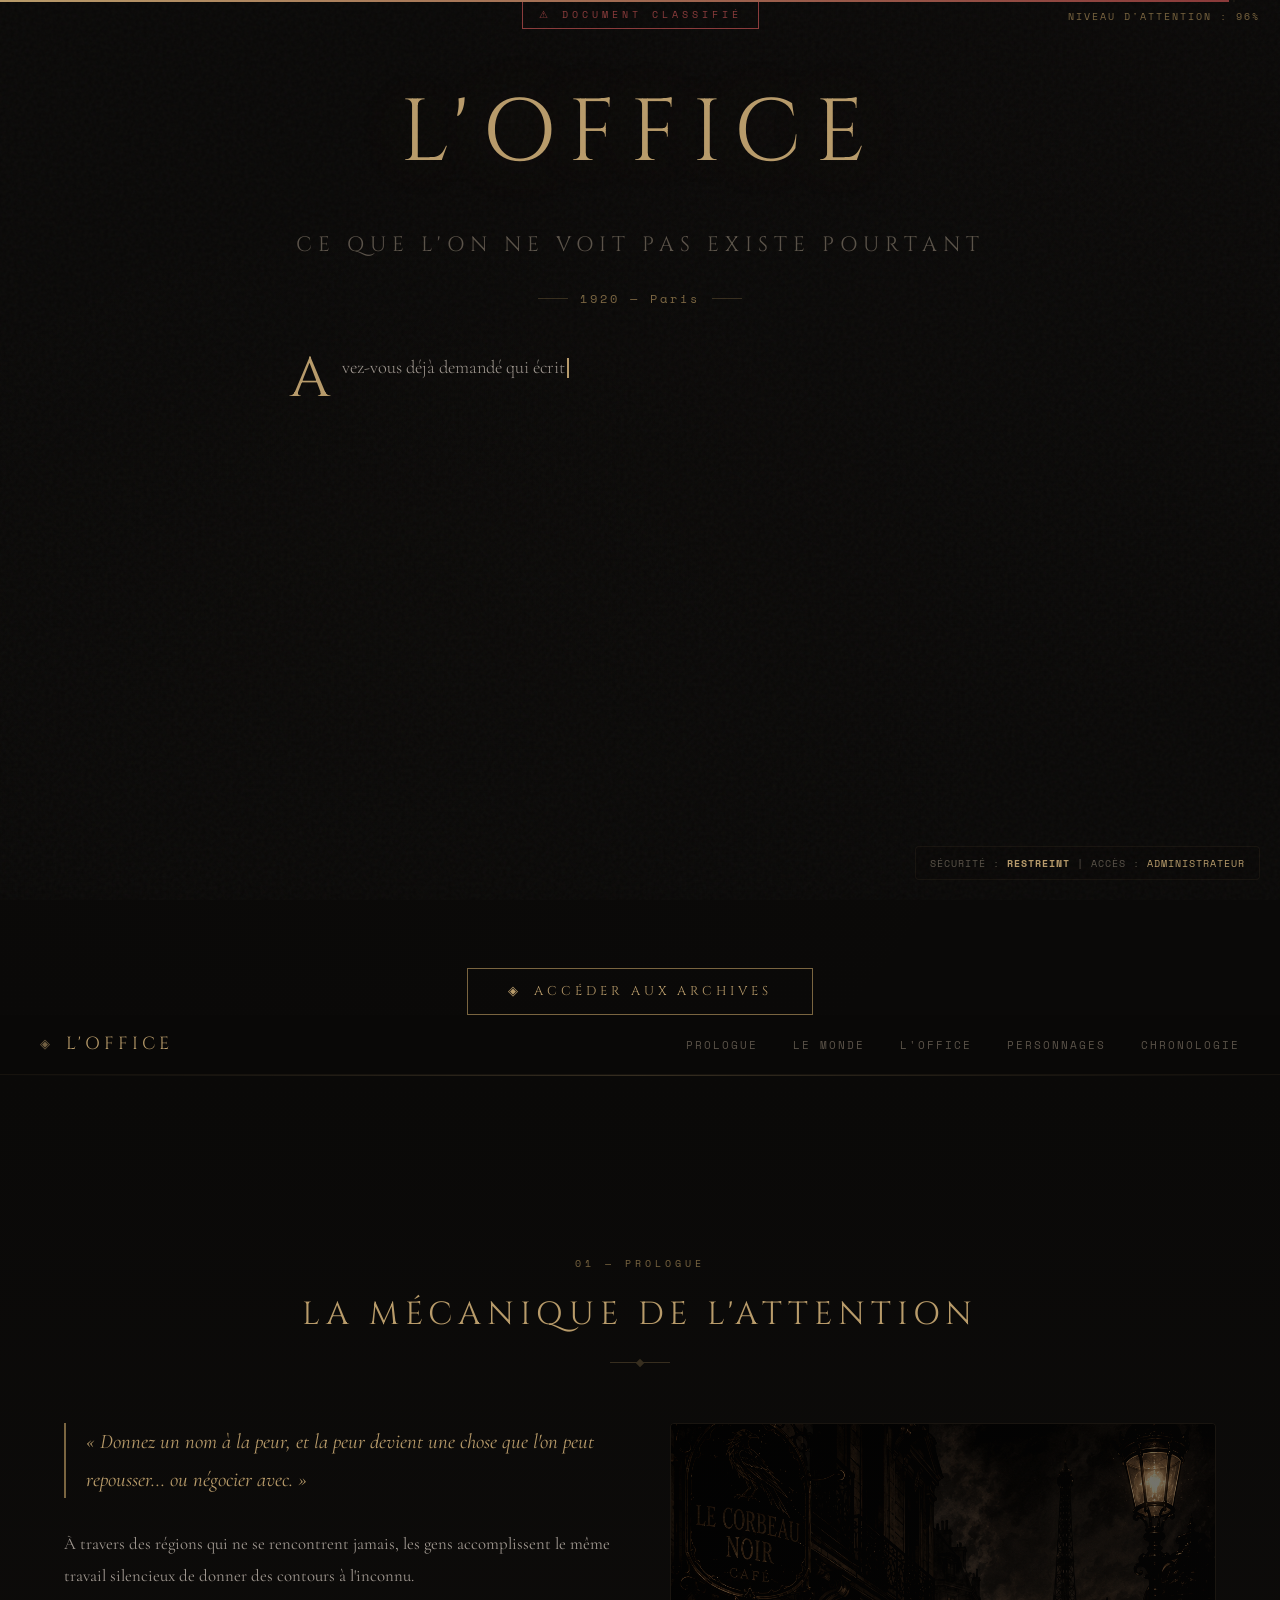
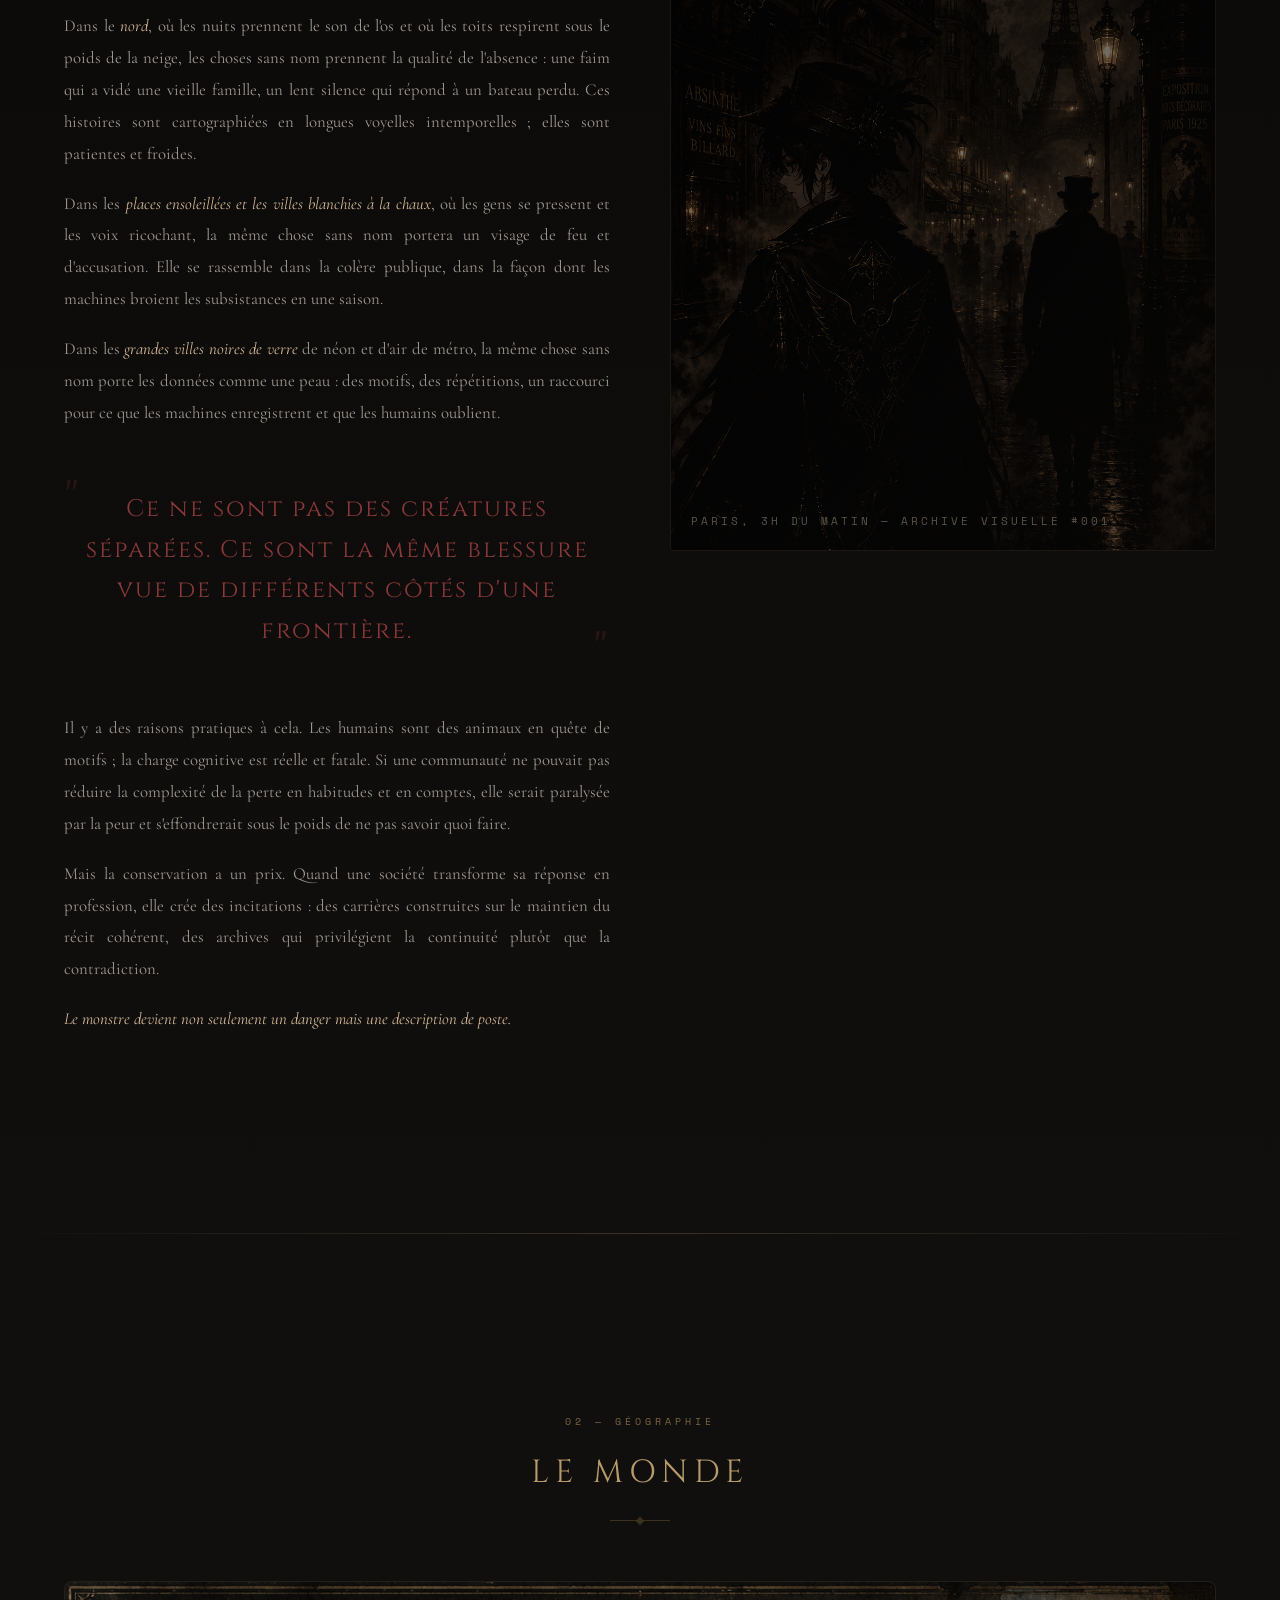
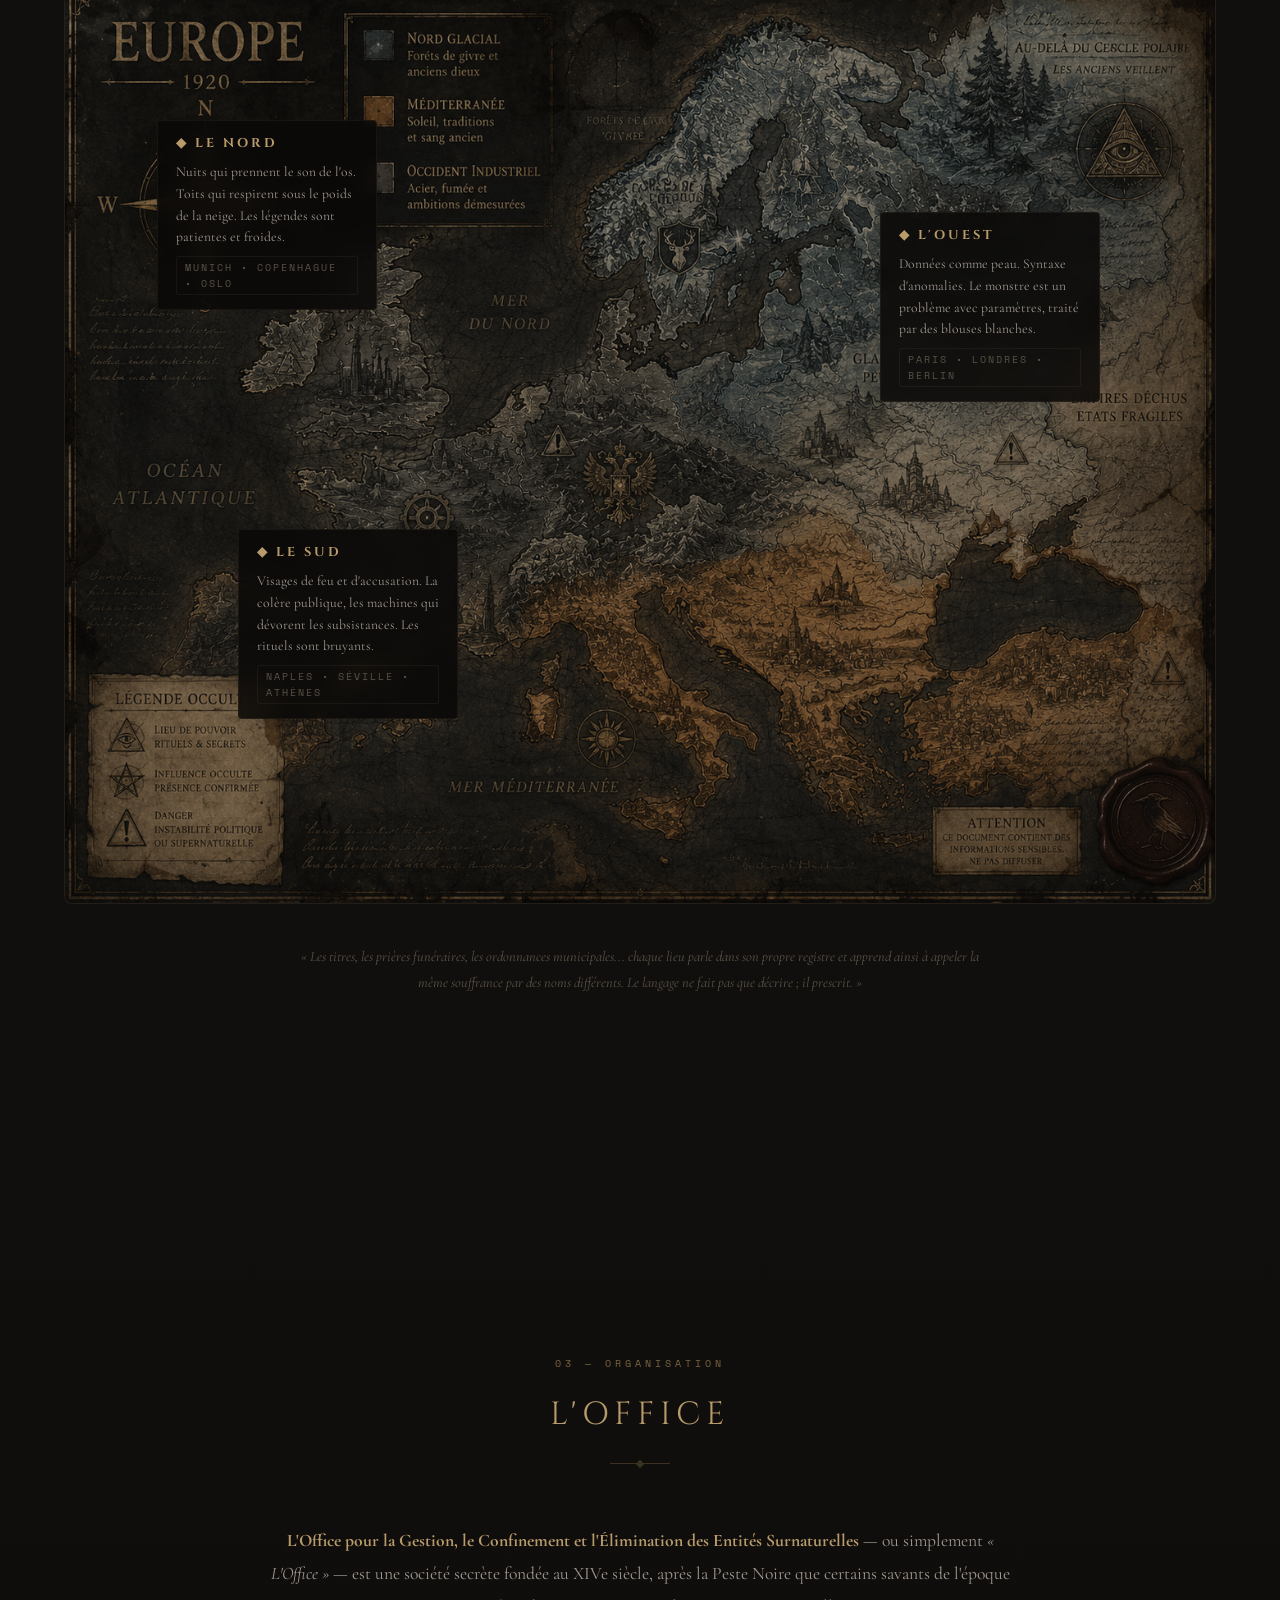
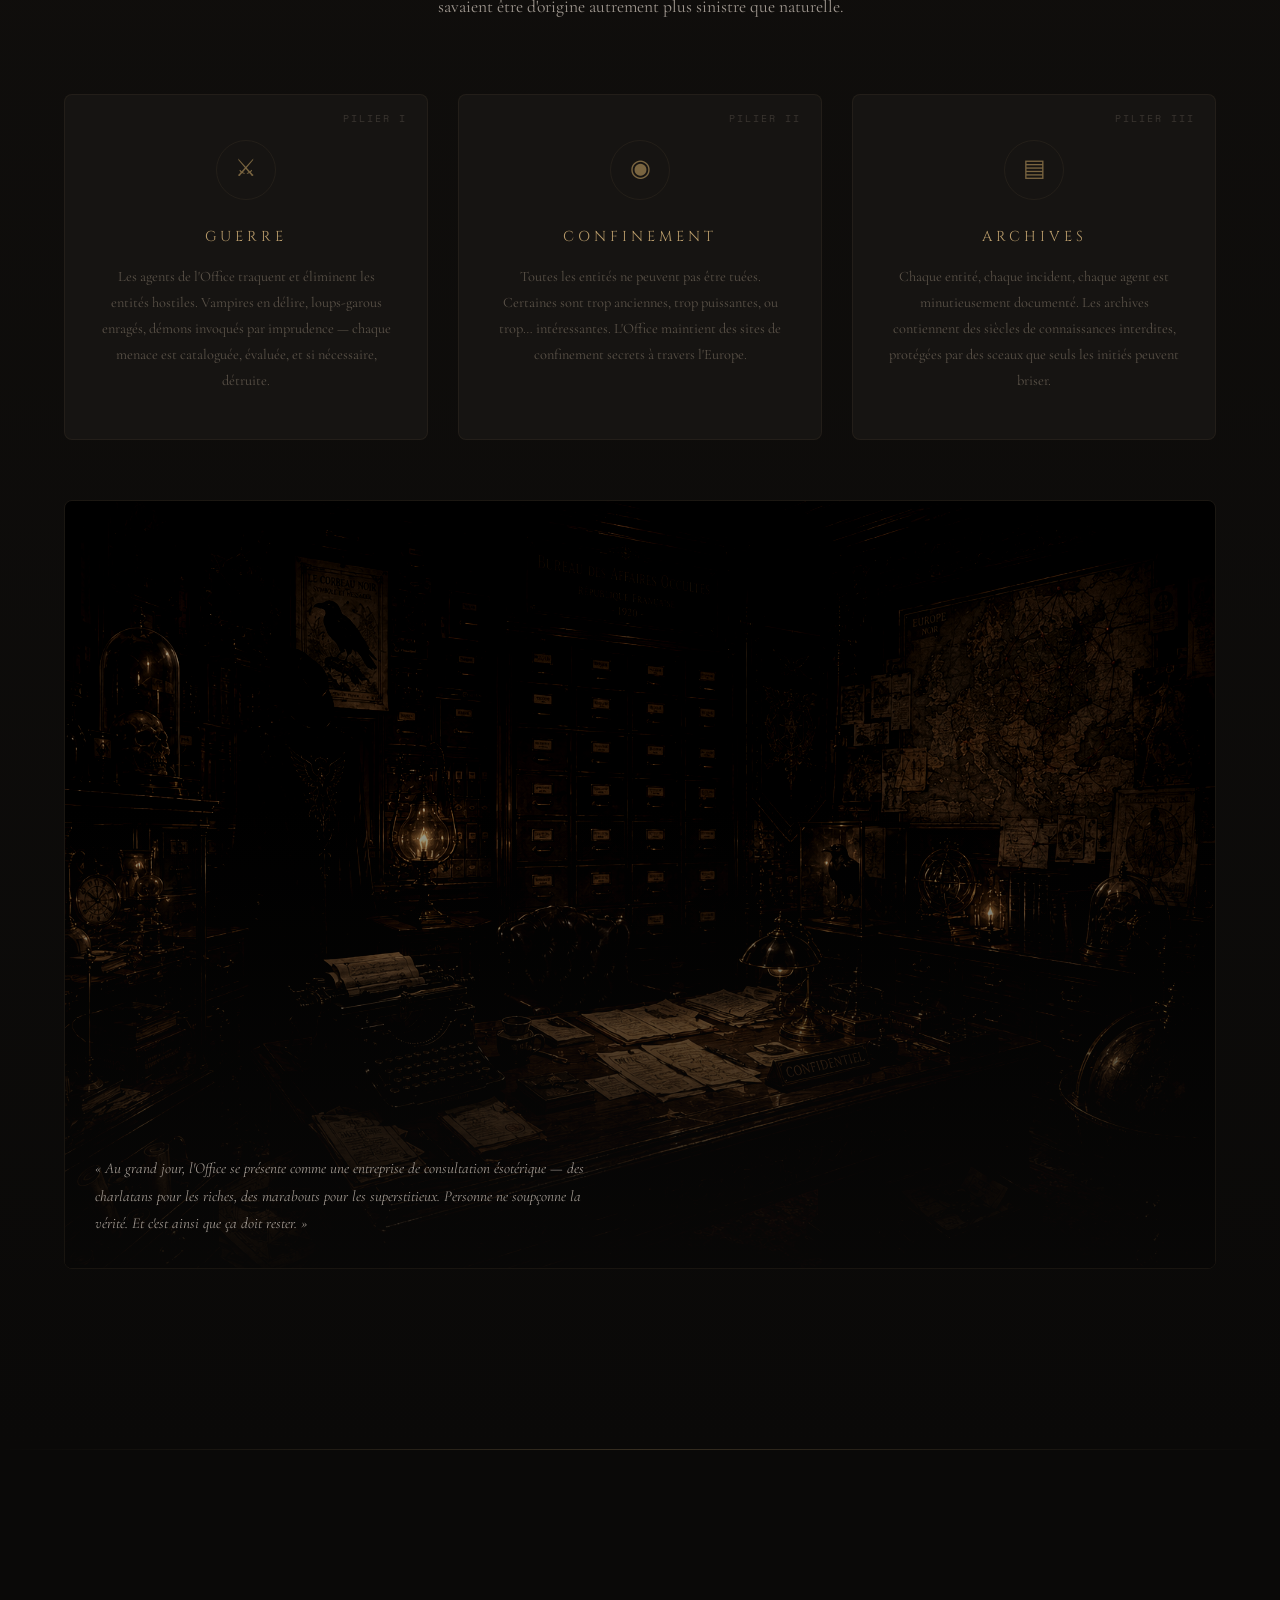
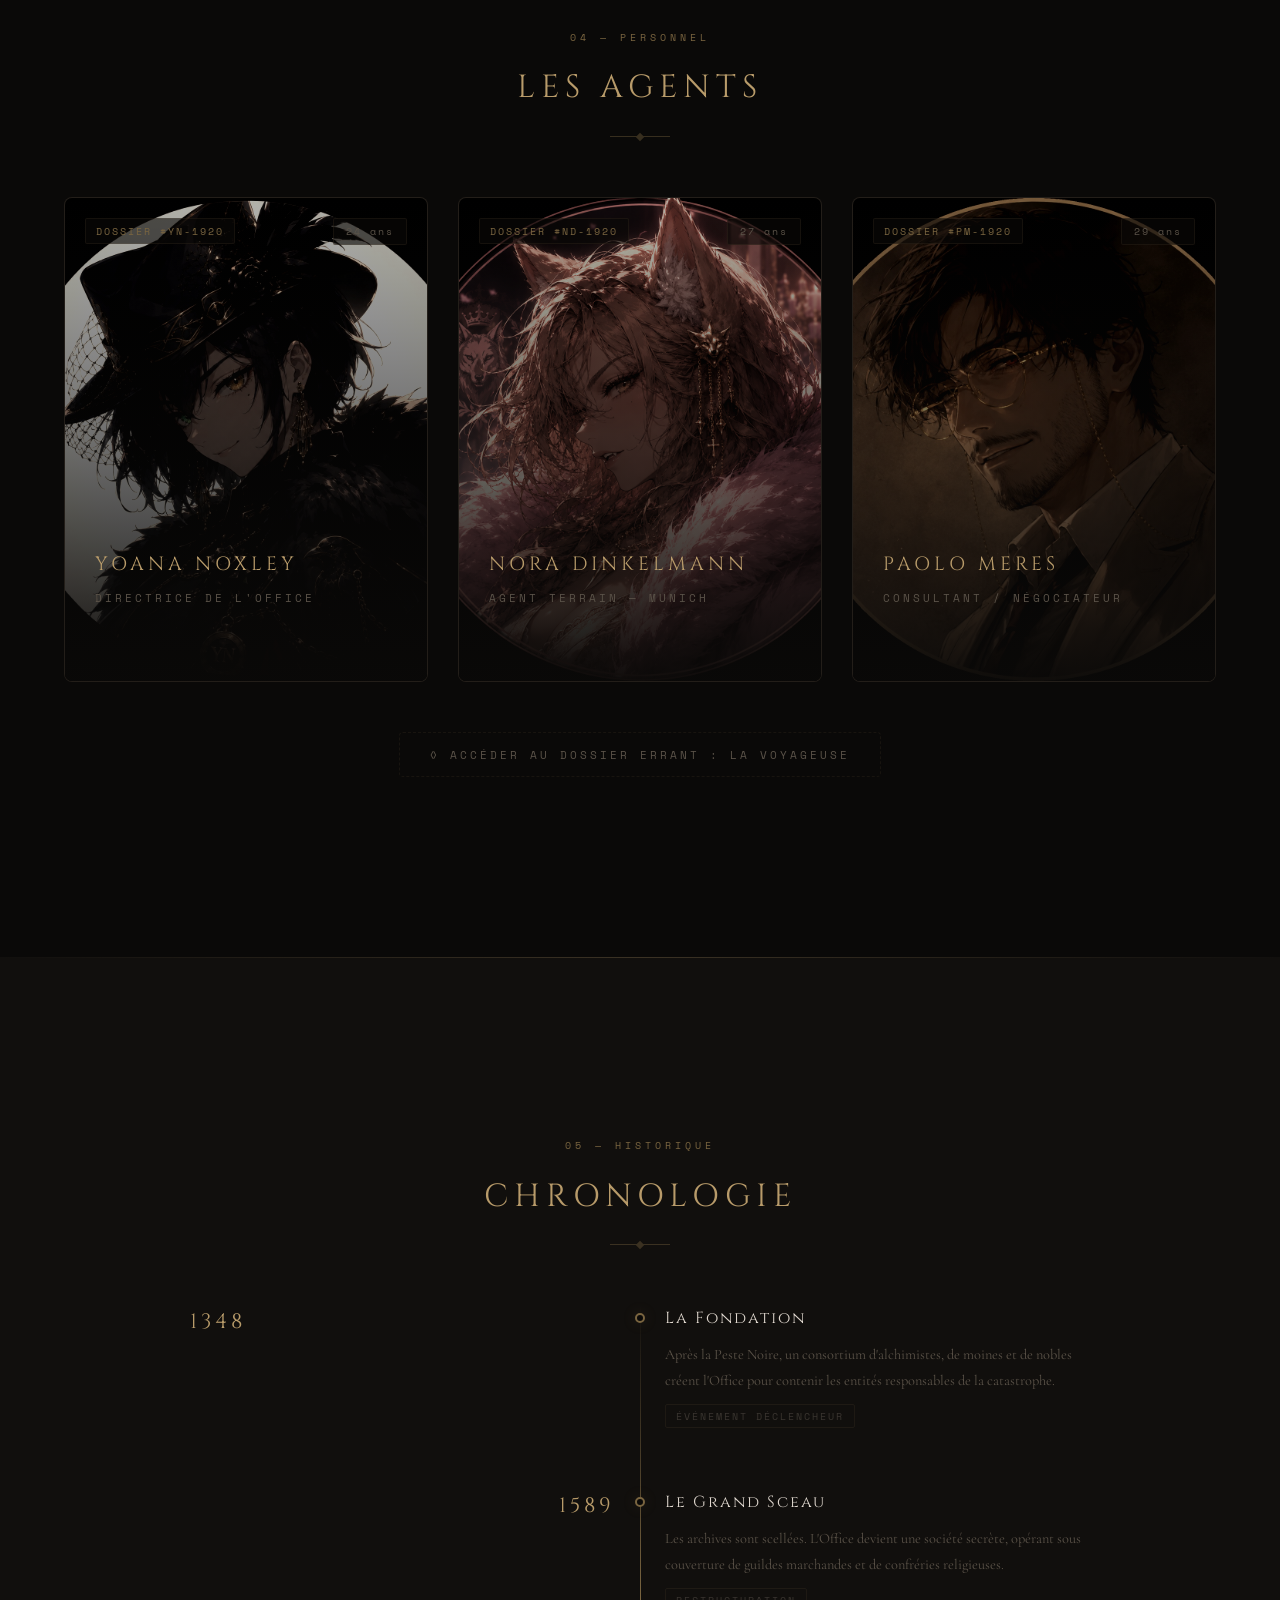
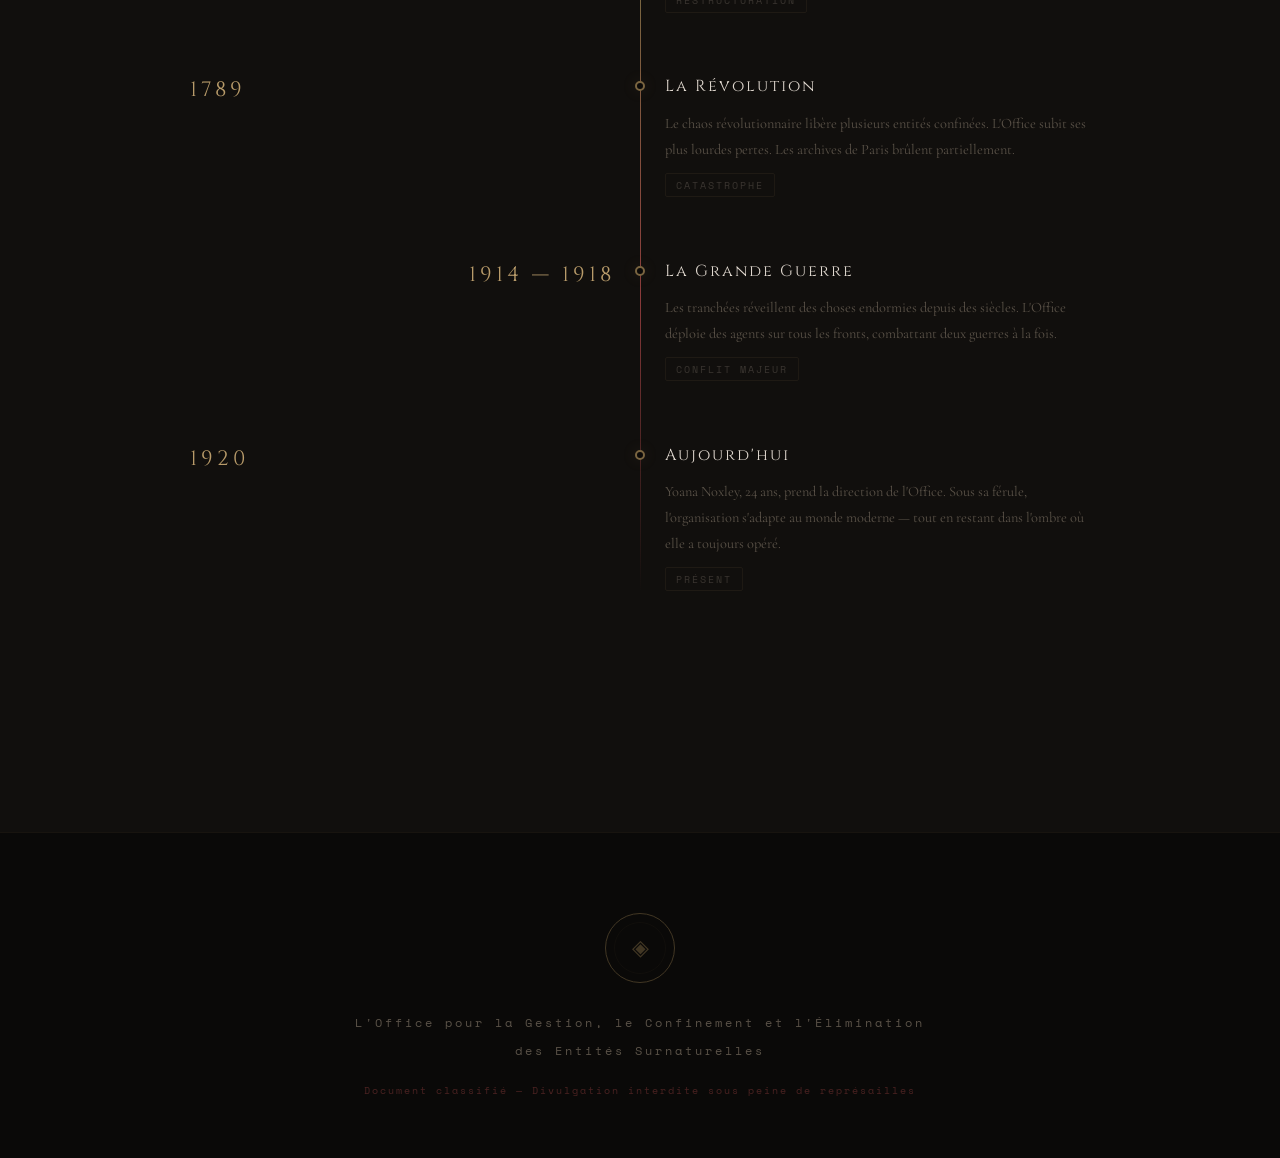
==== index-monde.html @ 374f5ea3 "first commit" ====
<!DOCTYPE html>
<html lang="fr">
<head>
<meta charset="UTF-8">
<meta name="viewport" content="width=device-width, initial-scale=1.0">
<title>L'Office | 1920 — Archives Classifiées</title>
<style>
@import url('https://fonts.googleapis.com/css2?family=Cinzel:wght@400;500;600;700&family=Cormorant+Garamond:ital,wght@0,300;0,400;0,500;0,600;1,300;1,400&family=Space+Mono:wght@400;700&display=swap');

:root{
    --bg:#0a0908;
    --bg-elevated:#110f0d;
    --bg-card:#161412;
    --panel:#1e1b18;
    --panel-hover:#2a2622;
    --gold:#b89b6a;
    --gold-bright:#d4b896;
    --gold-dim:#7a6540;
    --gold-glow:rgba(184,155,106,0.15);
    --blood:#6b2a2a;
    --blood-soft:#8a3a3a;
    --blood-glow:rgba(107,42,42,0.2);
    --ink:#2a2520;
    --text:#e0d8cf;
    --text-dim:#a09890;
    --text-muted:#5a5248;
    --text-faint:#3a3530;
    --border-thin:rgba(184,155,106,0.08);
    --border-hover:rgba(184,155,106,0.25);
    --shadow:0 4px 30px rgba(0,0,0,0.6);
    --shadow-gold:0 0 40px rgba(184,155,106,0.08);
    --font-display:'Cinzel',serif;
    --font-body:'Cormorant Garamond',serif;
    --font-mono:'Space Mono',monospace;
}

*{margin:0;padding:0;box-sizing:border-box;}
html{scroll-behavior:smooth;}

body{
    background:var(--bg);
    color:var(--text);
    font-family:var(--font-body);
    line-height:1.7;
    overflow-x:hidden;
    cursor:default;
}

::selection{background:var(--gold);color:var(--bg);}

::-webkit-scrollbar{width:5px;}
::-webkit-scrollbar-track{background:var(--bg);}
::-webkit-scrollbar-thumb{background:var(--gold-dim);border-radius:3px;}

/* ─── FILM GRAIN OVERLAY ─── */
.film-grain{
    position:fixed;
    inset:0;
    pointer-events:none;
    z-index:9999;
    opacity:0.035;
    background-image:url("data:image/svg+xml,%3Csvg viewBox='0 0 256 256' xmlns='http://www.w3.org/2000/svg'%3E%3Cfilter id='noise'%3E%3CfeTurbulence type='fractalNoise' baseFrequency='0.9' numOctaves='4' stitchTiles='stitch'/%3E%3C/filter%3E%3Crect width='100%25' height='100%25' filter='url(%23noise)'/%3E%3C/svg%3E");
}

/* ─── TYPEWRITER CURSOR ─── */
.typewriter-cursor{
    display:inline-block;
    width:2px;
    height:1.1em;
    background:var(--gold);
    margin-left:2px;
    animation:cursorBlink 1s step-end infinite;
    vertical-align:text-bottom;
}

@keyframes cursorBlink{
    0%,100%{opacity:1;}
    50%{opacity:0;}
}

/* ─── ATTENTION METER ─── */
.attention-bar{
    position:fixed;
    top:0;
    left:0;
    height:2px;
    background:linear-gradient(90deg,var(--gold),var(--blood-soft));
    z-index:10001;
    width:0%;
    transition:width 0.5s ease;
}

.attention-label{
    position:fixed;
    top:8px;
    right:20px;
    z-index:10001;
    font-family:var(--font-mono);
    font-size:0.65rem;
    letter-spacing:2px;
    color:var(--gold-dim);
    text-transform:uppercase;
    opacity:0;
    transition:opacity 0.5s ease;
}

.attention-label.visible{opacity:1;}

/* ─── SECURITY BADGE ─── */
.security-badge{
    position:fixed;
    bottom:20px;
    right:20px;
    z-index:1000;
    background:rgba(10,9,8,0.9);
    border:1px solid var(--border-thin);
    border-radius:4px;
    padding:8px 14px;
    font-family:var(--font-mono);
    font-size:0.6rem;
    letter-spacing:1px;
    color:var(--text-muted);
    backdrop-filter:blur(10px);
}

.security-badge .level{
    color:var(--gold);
    font-weight:700;
}

/* ─── HERO SECTION ─── */
.hero{
    min-height:100vh;
    position:relative;
    display:flex;
    flex-direction:column;
    align-items:center;
    justify-content:center;
    overflow:hidden;
}

.hero-bg{
    position:absolute;
    inset:0;
    background:
        linear-gradient(180deg, rgba(10,9,8,0.2) 0%, rgba(10,9,8,0.6) 40%, rgba(10,9,8,0.95) 100%);
    z-index:1;
}

.hero-fog{
    position:absolute;
    inset:0;
    background:
        radial-gradient(ellipse at 30% 70%, rgba(184,155,106,0.03) 0%, transparent 50%),
        radial-gradient(ellipse at 70% 30%, rgba(107,42,42,0.02) 0%, transparent 50%);
    animation:fogDrift 20s ease-in-out infinite;
    z-index:0;
}

@keyframes fogDrift{
    0%,100%{transform:translateX(0) scale(1);}
    50%{transform:translateX(-20px) scale(1.02);}
}

.hero-particles{
    position:absolute;
    inset:0;
    overflow:hidden;
    z-index:0;
}

.particle{
    position:absolute;
    width:2px;
    height:2px;
    background:var(--gold);
    border-radius:50%;
    opacity:0;
    animation:particleFloat 15s ease-in-out infinite;
}

@keyframes particleFloat{
    0%{opacity:0;transform:translateY(100vh) scale(0);}
    10%{opacity:0.3;}
    90%{opacity:0.3;}
    100%{opacity:0;transform:translateY(-10vh) scale(1);}
}

.hero-content{
    position:relative;
    z-index:2;
    text-align:center;
    padding:0 25px;
    max-width:900px;
}

.hero .classified-stamp{
    display:inline-block;
    border:1px solid var(--blood-soft);
    color:var(--blood-soft);
    padding:4px 16px;
    font-family:var(--font-mono);
    font-size:0.65rem;
    letter-spacing:4px;
    text-transform:uppercase;
    margin-bottom:30px;
    opacity:0;
    animation:fadeUp 1s ease 0.2s forwards;
    transform:rotate(-2deg);
}

.hero h1{
    font-family:var(--font-display);
    font-size:clamp(2.5rem,7vw,5.5rem);
    color:var(--gold);
    letter-spacing:14px;
    text-transform:uppercase;
    font-weight:400;
    text-shadow:0 0 80px rgba(184,155,106,0.2);
    opacity:0;
    animation:fadeUp 1.2s ease 0.5s forwards;
}

.hero .subtitle{
    font-family:var(--font-display);
    font-size:clamp(0.9rem,2vw,1.3rem);
    color:var(--text-muted);
    letter-spacing:6px;
    text-transform:uppercase;
    margin-top:20px;
    opacity:0;
    animation:fadeUp 1.2s ease 0.8s forwards;
}

.hero .year-badge{
    display:inline-flex;
    align-items:center;
    gap:12px;
    margin-top:25px;
    font-family:var(--font-mono);
    font-size:0.75rem;
    color:var(--gold-dim);
    letter-spacing:3px;
    opacity:0;
    animation:fadeUp 1.2s ease 1s forwards;
}

.hero .year-badge::before,
.hero .year-badge::after{
    content:'';
    width:30px;
    height:1px;
    background:var(--gold-dim);
    opacity:0.4;
}

.hero .prologue{
    margin-top:40px;
    max-width:700px;
    margin-left:auto;
    margin-right:auto;
    text-align:left;
    opacity:0;
    animation:fadeUp 1.5s ease 1.3s forwards;
}

.hero .prologue p{
    font-family:var(--font-body);
    font-size:clamp(0.95rem,1.5vw,1.15rem);
    color:var(--text-dim);
    line-height:2;
    margin-bottom:1.2em;
    font-weight:300;
}

.hero .prologue p:first-child::first-letter{
    font-family:var(--font-display);
    font-size:3.5rem;
    float:left;
    line-height:0.8;
    margin-right:12px;
    margin-top:8px;
    color:var(--gold);
}

.hero .prologue .highlight{
    color:var(--gold-bright);
    font-style:italic;
}

.hero .prologue .attention-line{
    color:var(--blood-soft);
    font-weight:500;
    letter-spacing:1px;
}

.hero-btn{
    margin-top:45px;
    display:inline-flex;
    align-items:center;
    gap:12px;
    background:transparent;
    color:var(--gold);
    border:1px solid var(--gold-dim);
    padding:14px 40px;
    border-radius:0;
    font-family:var(--font-display);
    font-size:0.8rem;
    letter-spacing:4px;
    text-transform:uppercase;
    cursor:pointer;
    transition:all 0.5s ease;
    opacity:0;
    animation:fadeUp 1.2s ease 1.6s forwards;
    position:relative;
}

.hero-btn::before{
    content:'';
    position:absolute;
    bottom:0;
    left:0;
    width:0;
    height:1px;
    background:var(--gold);
    transition:width 0.5s ease;
}

.hero-btn:hover{
    color:var(--text);
    border-color:var(--gold);
    letter-spacing:6px;
    box-shadow:0 0 30px var(--gold-glow);
}

.hero-btn:hover::before{width:100%;}

@keyframes fadeUp{
    from{opacity:0;transform:translateY(25px);}
    to{opacity:1;transform:translateY(0);}
}

/* ─── NAV ─── */
.nav-bar{
    position:sticky;
    top:0;
    z-index:100;
    background:rgba(10,9,8,0.95);
    backdrop-filter:blur(20px);
    border-bottom:1px solid var(--border-thin);
    padding:0 40px;
    display:flex;
    align-items:center;
    justify-content:space-between;
    height:60px;
}

.nav-logo{
    font-family:var(--font-display);
    font-size:1.1rem;
    color:var(--gold);
    letter-spacing:4px;
    font-weight:400;
    display:flex;
    align-items:center;
    gap:12px;
}

.nav-logo::before{
    content:'◈';
    font-size:0.8rem;
    opacity:0.6;
}

.nav-links{
    display:flex;
    gap:35px;
    list-style:none;
}

.nav-links a{
    color:var(--text-muted);
    text-decoration:none;
    font-family:var(--font-mono);
    font-size:0.7rem;
    letter-spacing:2px;
    text-transform:uppercase;
    transition:all 0.3s;
    position:relative;
    padding:4px 0;
}

.nav-links a::after{
    content:'';
    position:absolute;
    bottom:-4px;
    left:0;
    width:0;
    height:1px;
    background:var(--gold);
    transition:width 0.3s;
}

.nav-links a:hover{color:var(--gold);}
.nav-links a:hover::after{width:100%;}
.nav-links a.active{color:var(--gold);}
.nav-links a.active::after{width:100%;}

/* ─── SECTIONS COMMON ─── */
.container{
    width:90%;
    max-width:1200px;
    margin:0 auto;
    padding:80px 0;
}

.section-title{
    text-align:center;
    margin-bottom:60px;
}

.section-title .section-number{
    font-family:var(--font-mono);
    font-size:0.65rem;
    letter-spacing:4px;
    color:var(--gold-dim);
    text-transform:uppercase;
    margin-bottom:15px;
    display:block;
}

.section-title h2{
    font-family:var(--font-display);
    color:var(--gold);
    font-size:clamp(1.4rem,3vw,2rem);
    font-weight:400;
    letter-spacing:6px;
    text-transform:uppercase;
}

.section-title .line{
    width:60px;
    height:1px;
    background:var(--gold-dim);
    margin:20px auto 0;
    opacity:0.4;
    position:relative;
}

.section-title .line::after{
    content:'';
    position:absolute;
    left:50%;
    top:-2px;
    transform:translateX(-50%);
    width:6px;
    height:6px;
    background:var(--gold-dim);
    transform:translateX(-50%) rotate(45deg);
}

/* ─── PROLOGUE SECTION ─── */
.prologue-section{
    background:linear-gradient(180deg, var(--bg), var(--bg-elevated));
    padding:100px 0;
    position:relative;
}

.prologue-section::before{
    content:'';
    position:absolute;
    top:0;
    left:0;
    right:0;
    height:1px;
    background:linear-gradient(90deg, transparent, var(--border-hover), transparent);
}

.prologue-grid{
    display:grid;
    grid-template-columns:1fr 1fr;
    gap:60px;
    align-items:start;
}

.prologue-text{
    position:relative;
}

.prologue-text .epigraph{
    font-family:var(--font-body);
    font-size:1.3rem;
    font-style:italic;
    color:var(--gold);
    line-height:1.8;
    margin-bottom:30px;
    padding-left:20px;
    border-left:2px solid var(--gold-dim);
}

.prologue-text p{
    color:var(--text-dim);
    margin-bottom:18px;
    font-size:1.05rem;
    text-align:justify;
    line-height:1.9;
}

.prologue-text .highlight{
    color:var(--gold-bright);
    font-style:italic;
}

.prologue-text .attention-quote{
    font-family:var(--font-display);
    font-size:1.5rem;
    color:var(--blood-soft);
    text-align:center;
    margin:40px 0;
    letter-spacing:2px;
    position:relative;
    padding:20px;
}

.prologue-text .attention-quote::before,
.prologue-text .attention-quote::after{
    content:'"';
    font-size:3rem;
    position:absolute;
    color:var(--blood-soft);
    opacity:0.2;
}

.prologue-text .attention-quote::before{top:-10px;left:0;}
.prologue-text .attention-quote::after{bottom:-20px;right:0;}

.prologue-visual{
    position:relative;
    border:1px solid var(--border-thin);
    border-radius:4px;
    overflow:hidden;
    aspect-ratio:3/4;
}

.prologue-visual img{
    width:100%;
    height:100%;
    object-fit:cover;
    filter:sepia(0.3) contrast(1.1) brightness(0.7);
    transition:all 1s ease;
}

.prologue-visual:hover img{
    filter:sepia(0.1) contrast(1.2) brightness(0.8);
    transform:scale(1.03);
}

.prologue-visual::after{
    content:'';
    position:absolute;
    inset:0;
    background:linear-gradient(135deg, rgba(10,9,8,0.2), rgba(10,9,8,0.6));
    pointer-events:none;
}

.prologue-visual .caption{
    position:absolute;
    bottom:20px;
    left:20px;
    z-index:2;
    color:var(--text-muted);
    font-family:var(--font-mono);
    font-size:0.7rem;
    letter-spacing:3px;
    text-transform:uppercase;
}

/* ─── WORLD MAP SECTION ─── */
.world-section{
    background:var(--bg-elevated);
    padding:100px 0;
    position:relative;
    overflow:hidden;
}

.world-section::before{
    content:'';
    position:absolute;
    top:0;
    left:0;
    right:0;
    height:1px;
    background:linear-gradient(90deg, transparent, var(--border-hover), transparent);
}

.map-container{
    position:relative;
    border:1px solid var(--border-thin);
    border-radius:8px;
    overflow:hidden;
    background:var(--bg-card);
}

.map-container img{
    width:100%;
    display:block;
    filter:sepia(0.2) contrast(0.95) brightness(0.8);
}

.map-overlay{
    position:absolute;
    inset:0;
    pointer-events:none;
}

.map-region{
    position:absolute;
    padding:12px 18px;
    background:rgba(10,9,8,0.85);
    border:1px solid var(--border-thin);
    border-radius:4px;
    backdrop-filter:blur(10px);
    max-width:220px;
    transition:all 0.4s ease;
    cursor:pointer;
    pointer-events:auto;
}

.map-region:hover{
    border-color:var(--border-hover);
    transform:translateY(-4px);
    box-shadow:0 8px 30px rgba(0,0,0,0.4);
}

.map-region.north{top:15%;left:8%;}
.map-region.south{bottom:20%;left:15%;}
.map-region.west{top:25%;right:10%;}

.map-region h4{
    font-family:var(--font-display);
    font-size:0.8rem;
    color:var(--gold);
    letter-spacing:3px;
    text-transform:uppercase;
    margin-bottom:6px;
}

.map-region p{
    font-size:0.85rem;
    color:var(--text-dim);
    line-height:1.6;
}

.map-region .region-tag{
    display:inline-block;
    margin-top:8px;
    font-family:var(--font-mono);
    font-size:0.6rem;
    letter-spacing:2px;
    color:var(--text-muted);
    text-transform:uppercase;
    padding:2px 8px;
    border:1px solid var(--border-thin);
    border-radius:2px;
}

/* ─── OFFICE SECTION ─── */
.office-section{
    background:linear-gradient(180deg, var(--bg-elevated), var(--bg));
    padding:100px 0;
    position:relative;
}

.office-intro{
    text-align:center;
    max-width:750px;
    margin:0 auto 70px;
}

.office-intro p{
    color:var(--text-dim);
    font-size:1.1rem;
    line-height:1.9;
}

.office-pillars{
    display:grid;
    grid-template-columns:repeat(3, 1fr);
    gap:30px;
    margin-bottom:60px;
}

.pillar-card{
    background:var(--bg-card);
    border:1px solid var(--border-thin);
    border-radius:8px;
    padding:45px 35px;
    transition:all 0.5s ease;
    position:relative;
    overflow:hidden;
    text-align:center;
}

.pillar-card::before{
    content:'';
    position:absolute;
    top:0;
    left:0;
    width:100%;
    height:2px;
    background:linear-gradient(90deg, transparent, var(--gold-dim), transparent);
    opacity:0;
    transition:opacity 0.4s;
}

.pillar-card:hover{
    border-color:var(--border-hover);
    transform:translateY(-6px);
    box-shadow:0 15px 50px rgba(0,0,0,0.5), var(--shadow-gold);
}

.pillar-card:hover::before{opacity:1;}

.pillar-icon{
    width:60px;
    height:60px;
    margin:0 auto 25px;
    border:1px solid var(--border-thin);
    border-radius:50%;
    display:flex;
    align-items:center;
    justify-content:center;
    font-size:1.5rem;
    color:var(--gold-dim);
    transition:all 0.4s ease;
}

.pillar-card:hover .pillar-icon{
    border-color:var(--gold);
    color:var(--gold);
    box-shadow:0 0 20px var(--gold-glow);
}

.pillar-card h3{
    font-family:var(--font-display);
    color:var(--gold);
    font-size:0.9rem;
    letter-spacing:4px;
    text-transform:uppercase;
    margin-bottom:15px;
    font-weight:400;
}

.pillar-card p{
    color:var(--text-muted);
    font-size:0.9rem;
    line-height:1.8;
}

.pillar-card .pillar-number{
    position:absolute;
    top:15px;
    right:20px;
    font-family:var(--font-mono);
    font-size:0.6rem;
    color:var(--text-faint);
    letter-spacing:2px;
}

.office-cover{
    position:relative;
    border:1px solid var(--border-thin);
    border-radius:8px;
    overflow:hidden;
    margin-top:50px;
}

.office-cover img{
    width:100%;
    display:block;
    filter:sepia(0.3) brightness(0.6) contrast(1.1);
    transition:all 0.8s ease;
}

.office-cover:hover img{
    filter:sepia(0.1) brightness(0.7) contrast(1.2);
    transform:scale(1.02);
}

.office-cover::after{
    content:'';
    position:absolute;
    inset:0;
    background:linear-gradient(to top, rgba(10,9,8,0.8), transparent 60%);
    pointer-events:none;
}

.office-cover .cover-text{
    position:absolute;
    bottom:30px;
    left:30px;
    z-index:2;
    max-width:500px;
}

.office-cover .cover-text p{
    color:var(--text-dim);
    font-size:0.95rem;
    line-height:1.8;
    font-style:italic;
}

/* ─── CHARACTERS SECTION ─── */
.char-section{
    padding:100px 0;
    position:relative;
}

.char-section::before{
    content:'';
    position:absolute;
    top:0;
    left:0;
    right:0;
    height:1px;
    background:linear-gradient(90deg, transparent, var(--border-hover), transparent);
}

.char-grid{
    display:grid;
    grid-template-columns:repeat(3, 1fr);
    gap:30px;
}

.char-card{
    position:relative;
    border:1px solid var(--border-thin);
    border-radius:8px;
    overflow:hidden;
    cursor:pointer;
    transition:all 0.6s ease;
    aspect-ratio:3/4;
    text-decoration:none;
    display:block;
    background:var(--bg-card);
}

.char-card:hover{
    border-color:var(--border-hover);
    transform:translateY(-8px);
    box-shadow:0 20px 60px rgba(0,0,0,0.6);
}

.char-card img{
    width:100%;
    height:100%;
    object-fit:cover;
    filter:sepia(0.2) contrast(1.1) brightness(0.7);
    transition:all 0.8s ease;
}

.char-card:hover img{
    filter:sepia(0) contrast(1.15) brightness(0.8);
    transform:scale(1.08);
}

.char-card .char-overlay{
    position:absolute;
    inset:0;
    background:linear-gradient(to top, rgba(10,9,8,0.95) 0%, rgba(10,9,8,0.4) 50%, transparent 100%);
    display:flex;
    flex-direction:column;
    justify-content:flex-end;
    padding:30px;
    transition:all 0.5s ease;
}

.char-card:hover .char-overlay{
    background:linear-gradient(to top, rgba(10,9,8,0.98) 0%, rgba(10,9,8,0.6) 60%, transparent 100%);
}

.char-card .char-code{
    position:absolute;
    top:20px;
    left:20px;
    font-family:var(--font-mono);
    font-size:0.6rem;
    letter-spacing:2px;
    color:var(--gold-dim);
    text-transform:uppercase;
    padding:4px 10px;
    border:1px solid var(--border-thin);
    border-radius:2px;
    background:rgba(10,9,8,0.6);
}

.char-card .char-name{
    font-family:var(--font-display);
    color:var(--gold);
    font-size:1.2rem;
    letter-spacing:4px;
    text-transform:uppercase;
    font-weight:400;
    margin-bottom:8px;
}

.char-card .char-role{
    font-family:var(--font-mono);
    color:var(--text-muted);
    font-size:0.7rem;
    letter-spacing:3px;
    text-transform:uppercase;
    margin-bottom:12px;
}

.char-card .char-secret{
    color:var(--blood-soft);
    font-size:0.8rem;
    letter-spacing:1px;
    margin-top:10px;
    opacity:0;
    transform:translateY(15px);
    transition:all 0.5s ease 0.1s;
    font-style:italic;
    border-left:2px solid var(--blood-soft);
    padding-left:12px;
}

.char-card:hover .char-secret{
    opacity:0.8;
    transform:translateY(0);
}

.char-card .char-age{
    position:absolute;
    top:20px;
    right:20px;
    font-family:var(--font-mono);
    color:var(--text-muted);
    font-size:0.65rem;
    letter-spacing:2px;
    border:1px solid var(--border-thin);
    padding:4px 12px;
    border-radius:2px;
    background:rgba(10,9,8,0.6);
}

/* ─── TIMELINE SECTION ─── */
.timeline-section{
    background:var(--bg-elevated);
    padding:100px 0;
    position:relative;
}

.timeline-section::before{
    content:'';
    position:absolute;
    top:0;
    left:0;
    right:0;
    height:1px;
    background:linear-gradient(90deg, transparent, var(--border-hover), transparent);
}

.timeline{
    position:relative;
    max-width:900px;
    margin:0 auto;
}

.timeline::before{
    content:'';
    position:absolute;
    left:50%;
    top:0;
    bottom:0;
    width:1px;
    background:linear-gradient(to bottom, transparent, var(--gold-dim), var(--blood-soft), transparent);
}

.timeline-item{
    display:grid;
    grid-template-columns:1fr 1fr;
    gap:50px;
    margin-bottom:60px;
    position:relative;
}

.timeline-item:nth-child(even) .timeline-text{grid-column:2;text-align:left;}
.timeline-item:nth-child(even) .timeline-year{grid-column:1;text-align:right;}

.timeline-dot{
    position:absolute;
    left:50%;
    top:8px;
    width:10px;
    height:10px;
    background:var(--bg);
    border:2px solid var(--gold-dim);
    border-radius:50%;
    transform:translateX(-50%);
    box-shadow:0 0 15px var(--gold-glow);
    transition:all 0.3s ease;
}

.timeline-item:hover .timeline-dot{
    border-color:var(--gold);
    box-shadow:0 0 25px var(--gold-glow);
}

.timeline-year{
    font-family:var(--font-display);
    color:var(--gold);
    font-size:1.3rem;
    letter-spacing:4px;
}

.timeline-text h4{
    font-family:var(--font-display);
    color:var(--text);
    font-size:1rem;
    margin-bottom:10px;
    font-weight:400;
    letter-spacing:2px;
}

.timeline-text p{
    color:var(--text-muted);
    font-size:0.9rem;
    line-height:1.8;
}

.timeline-text .event-tag{
    display:inline-block;
    margin-top:10px;
    font-family:var(--font-mono);
    font-size:0.6rem;
    letter-spacing:2px;
    color:var(--text-faint);
    text-transform:uppercase;
    padding:3px 10px;
    border:1px solid var(--border-thin);
    border-radius:2px;
}

/* ─── FOOTER ─── */
footer{
    text-align:center;
    padding:80px 20px 50px;
    border-top:1px solid var(--border-thin);
    position:relative;
}

footer .seal{
    width:70px;
    height:70px;
    border:1px solid var(--gold-dim);
    border-radius:50%;
    margin:0 auto 30px;
    display:flex;
    align-items:center;
    justify-content:center;
    font-family:var(--font-display);
    font-size:1.4rem;
    color:var(--gold-dim);
    opacity:0.5;
    position:relative;
}

footer .seal::before{
    content:'';
    position:absolute;
    inset:8px;
    border:1px solid var(--border-thin);
    border-radius:50%;
}

footer p{
    color:var(--text-muted);
    font-family:var(--font-mono);
    font-size:0.75rem;
    letter-spacing:3px;
    margin-bottom:8px;
}

footer .warning{
    margin-top:20px;
    color:var(--blood-soft);
    font-size:0.65rem;
    letter-spacing:2px;
    opacity:0.5;
}

/* ─── REVEAL ANIMATIONS ─── */
.reveal{
    opacity:0;
    transform:translateY(40px);
    transition:all 1s cubic-bezier(0.22, 1, 0.36, 1);
}
.reveal.visible{
    opacity:1;
    transform:translateY(0);
}

.reveal-delay-1{transition-delay:0.1s;}
.reveal-delay-2{transition-delay:0.2s;}
.reveal-delay-3{transition-delay:0.3s;}

/* ─── RESPONSIVE ─── */
@media(max-width:1000px){
    .prologue-grid{grid-template-columns:1fr;}
    .prologue-visual{max-width:500px;margin:0 auto;}
    .office-pillars{grid-template-columns:1fr;}
    .char-grid{grid-template-columns:1fr;max-width:500px;margin:0 auto;}
    .timeline::before{left:20px;}
    .timeline-item{grid-template-columns:1fr;padding-left:50px;}
    .timeline-item:nth-child(even) .timeline-text,
    .timeline-item:nth-child(even) .timeline-year{grid-column:1;text-align:left;}
    .timeline-dot{left:20px;}
    .nav-links{display:none;}
    .map-region{position:relative;top:auto;left:auto;right:auto;bottom:auto;margin:10px;}
}

@media(max-width:600px){
    .container{padding:50px 0;}
    .hero h1{letter-spacing:6px;}
    .section-title h2{letter-spacing:3px;}
}

/* ─── SECRET UNLOCK ANIMATION ─── */
@keyframes secretUnlock{
    0%{filter:brightness(1);}
    50%{filter:brightness(1.3) sepia(0.3);}
    100%{filter:brightness(1);}
}

.secret-unlock{
    animation:secretUnlock 0.6s ease;
}

/* ─── ATTENTION PULSE ─── */
@keyframes attentionPulse{
    0%,100%{box-shadow:0 0 0 0 rgba(184,155,106,0);}
    50%{box-shadow:0 0 20px 5px rgba(184,155,106,0.1);}
}

.attention-pulse{
    animation:attentionPulse 2s ease-in-out infinite;
}
</style>
</head>
<body>

<div class="film-grain"></div>
<div class="attention-bar" id="attentionBar"></div>
<div class="attention-label" id="attentionLabel">Niveau d'attention : <span id="attentionValue">0%</span></div>

<div class="security-badge">
    SÉCURITÉ : <span class="level">RESTREINT</span> | ACCÈS : <span id="accessLevel">INVITÉ</span>
</div>

<!-- ═══════════════════════════════════════
     HERO — PROLOGUE INTERACTIF
     ═══════════════════════════════════════ -->
<section class="hero" id="accueil">
    <div class="hero-fog"></div>
    <div class="hero-particles" id="heroParticles"></div>
    <div class="hero-bg"></div>

    <div class="hero-content">
        <div class="classified-stamp">⚠ DOCUMENT CLASSIFIÉ</div>
        <h1>L'Office</h1>
        <div class="subtitle">Ce que l'on ne voit pas existe pourtant</div>
        <div class="year-badge">1920 — Paris</div>

        <div class="prologue" id="prologueText">
            <p><span class="typewriter-text">Avez-vous déjà demandé qui écrit la première ligne qui rend une chose réelle ?</span><span class="typewriter-cursor"></span></p>
            <p style="opacity:0;" class="prologue-line">Les histoires vous diront que les monstres naissent quand les dieux dorment ou quand les hommes péchèrent ; les érudits vous diront que les monstres sont un raccourci pour la contagion, la famine ou le temps qu'il fait ; les enfants vous diront que les monstres naissent de la forme de leurs ombres sur le mur.</p>
            <p style="opacity:0;" class="prologue-line">Toutes ces réponses sont vraies en partie : et toutes manquent le fait plus ordinaire, plus terrible.</p>
            <p style="opacity:0;" class="prologue-line attention-line">« Les monstres sont faits d'attention. »</p>
            <p style="opacity:0;" class="prologue-line">Pas l'attention dramatique des projecteurs et des sanctuaires, mais la petite attention accumulée de communautés entières : les noms murmurés aux carrefours, la forme d'un avertissement gravée dans une poutre, le rituel qui ferme une porte et garde une seule peur privée du bon côté du registre.</p>
            <p style="opacity:0;" class="prologue-line">Une légende commence au moment où un danger reçoit des contours que les gens peuvent cerner de leurs mains. <span class="highlight">Donnez un nom à la peur, et la peur devient une chose que l'on peut repousser... ou négocier avec.</span></p>
        </div>

        <button class="hero-btn" id="enterBtn" onclick="enterArchives()">
            <span>◈</span> Accéder aux Archives
        </button>
    </div>
</section>

<!-- ═══════════════════════════════════════
     NAVIGATION
     ═══════════════════════════════════════ -->
<nav class="nav-bar" id="mainNav">
    <div class="nav-logo">L'OFFICE</div>
    <ul class="nav-links">
        <li><a href="#prologue" class="nav-link">Prologue</a></li>
        <li><a href="#monde" class="nav-link">Le Monde</a></li>
        <li><a href="#office" class="nav-link">L'Office</a></li>
        <li><a href="#personnages" class="nav-link">Personnages</a></li>
        <li><a href="#chronologie" class="nav-link">Chronologie</a></li>
    </ul>
</nav>

<!-- ═══════════════════════════════════════
     PROLOGUE EXTENDED
     ═══════════════════════════════════════ -->
<section class="prologue-section" id="prologue">
    <div class="container">
        <div class="section-title reveal">
            <span class="section-number">01 — Prologue</span>
            <h2>La Mécanique de l'Attention</h2>
            <div class="line"></div>
        </div>

        <div class="prologue-grid">
            <div class="prologue-text reveal">
                <div class="epigraph">« Donnez un nom à la peur, et la peur devient une chose que l'on peut repousser... ou négocier avec. »</div>

                <p>À travers des régions qui ne se rencontrent jamais, les gens accomplissent le même travail silencieux de donner des contours à l'inconnu.</p>

                <p>Dans le <span class="highlight">nord</span>, où les nuits prennent le son de l'os et où les toits respirent sous le poids de la neige, les choses sans nom prennent la qualité de l'absence : une faim qui a vidé une vieille famille, un lent silence qui répond à un bateau perdu. Ces histoires sont cartographiées en longues voyelles intemporelles ; elles sont patientes et froides.</p>

                <p>Dans les <span class="highlight">places ensoleillées et les villes blanchies à la chaux</span>, où les gens se pressent et les voix ricochant, la même chose sans nom portera un visage de feu et d'accusation. Elle se rassemble dans la colère publique, dans la façon dont les machines broient les subsistances en une saison.</p>

                <p>Dans les <span class="highlight">grandes villes noires de verre</span> de néon et d'air de métro, la même chose sans nom porte les données comme une peau : des motifs, des répétitions, un raccourci pour ce que les machines enregistrent et que les humains oublient.</p>

                <div class="attention-quote">Ce ne sont pas des créatures séparées. Ce sont la même blessure vue de différents côtés d'une frontière.</div>

                <p>Il y a des raisons pratiques à cela. Les humains sont des animaux en quête de motifs ; la charge cognitive est réelle et fatale. Si une communauté ne pouvait pas réduire la complexité de la perte en habitudes et en comptes, elle serait paralysée par la peur et s'effondrerait sous le poids de ne pas savoir quoi faire.</p>

                <p>Mais la conservation a un prix. Quand une société transforme sa réponse en profession, elle crée des incitations : des carrières construites sur le maintien du récit cohérent, des archives qui privilégient la continuité plutôt que la contradiction.</p>

                <p><span class="highlight">Le monstre devient non seulement un danger mais une description de poste.</span></p>
            </div>

            <div class="prologue-visual reveal reveal-delay-1">
                <img src="hero-paris.png" alt="Paris 1920">
                <span class="caption">Paris, 3h du matin — Archive visuelle #001</span>
            </div>
        </div>
    </div>
</section>

<!-- ═══════════════════════════════════════
     LE MONDE — CARTE INTERACTIVE
     ═══════════════════════════════════════ -->
<section class="world-section" id="monde">
    <div class="container">
        <div class="section-title reveal">
            <span class="section-number">02 — Géographie</span>
            <h2>Le Monde</h2>
            <div class="line"></div>
        </div>

        <div class="map-container reveal">
            <img src="map-europe.png" alt="Carte de l'Europe 1920">

            <div class="map-overlay">
                <div class="map-region north reveal reveal-delay-1">
                    <h4>◆ Le Nord</h4>
                    <p>Nuits qui prennent le son de l'os. Toits qui respirent sous le poids de la neige. Les légendes sont patientes et froides.</p>
                    <span class="region-tag">Munich • Copenhague • Oslo</span>
                </div>

                <div class="map-region south reveal reveal-delay-2">
                    <h4>◆ Le Sud</h4>
                    <p>Visages de feu et d'accusation. La colère publique, les machines qui dévorent les subsistances. Les rituels sont bruyants.</p>
                    <span class="region-tag">Naples • Séville • Athènes</span>
                </div>

                <div class="map-region west reveal reveal-delay-3">
                    <h4>◆ L'Ouest</h4>
                    <p>Données comme peau. Syntaxe d'anomalies. Le monstre est un problème avec paramètres, traité par des blouses blanches.</p>
                    <span class="region-tag">Paris • Londres • Berlin</span>
                </div>
            </div>
        </div>

        <div style="margin-top:40px;text-align:center;" class="reveal">
            <p style="color:var(--text-muted);font-size:0.9rem;max-width:700px;margin:0 auto;line-height:1.8;">
                <em>« Les titres, les prières funéraires, les ordonnances municipales... chaque lieu parle dans son propre registre et apprend ainsi à appeler la même souffrance par des noms différents. Le langage ne fait pas que décrire ; il prescrit. »</em>
            </p>
        </div>
    </div>
</section>

<!-- ═══════════════════════════════════════
     L'OFFICE — ORGANISATION
     ═══════════════════════════════════════ -->
<section class="office-section" id="office">
    <div class="container">
        <div class="section-title reveal">
            <span class="section-number">03 — Organisation</span>
            <h2>L'Office</h2>
            <div class="line"></div>
        </div>

        <div class="office-intro reveal">
            <p>
                <strong style="color:var(--gold);">L'Office pour la Gestion, le Confinement et l'Élimination des Entités Surnaturelles</strong>
                — ou simplement <em>« L'Office »</em> — est une société secrète fondée au XIVe siècle,
                après la Peste Noire que certains savants de l'époque savaient être d'origine
                autrement plus sinistre que naturelle.
            </p>
        </div>

        <div class="office-pillars">
            <div class="pillar-card reveal reveal-delay-1">
                <span class="pillar-number">PILIER I</span>
                <div class="pillar-icon">⚔</div>
                <h3>Guerre</h3>
                <p>Les agents de l'Office traquent et éliminent les entités hostiles. Vampires en délire, loups-garous enragés, démons invoqués par imprudence — chaque menace est cataloguée, évaluée, et si nécessaire, détruite.</p>
            </div>

            <div class="pillar-card reveal reveal-delay-2">
                <span class="pillar-number">PILIER II</span>
                <div class="pillar-icon">◉</div>
                <h3>Confinement</h3>
                <p>Toutes les entités ne peuvent pas être tuées. Certaines sont trop anciennes, trop puissantes, ou trop… intéressantes. L'Office maintient des sites de confinement secrets à travers l'Europe.</p>
            </div>

            <div class="pillar-card reveal reveal-delay-3">
                <span class="pillar-number">PILIER III</span>
                <div class="pillar-icon">▤</div>
                <h3>Archives</h3>
                <p>Chaque entité, chaque incident, chaque agent est minutieusement documenté. Les archives contiennent des siècles de connaissances interdites, protégées par des sceaux que seuls les initiés peuvent briser.</p>
            </div>
        </div>

        <div class="office-cover reveal">
            <img src="office-interior.png" alt="Siège de l'Office">
            <div class="cover-text">
                <p>« Au grand jour, l'Office se présente comme une entreprise de consultation ésotérique — des charlatans pour les riches, des marabouts pour les superstitieux. Personne ne soupçonne la vérité. <em>Et c'est ainsi que ça doit rester.</em> »</p>
            </div>
        </div>
    </div>
</section>

<!-- ═══════════════════════════════════════
     PERSONNAGES
     ═══════════════════════════════════════ -->
<section class="char-section" id="personnages">
    <div class="container">
        <div class="section-title reveal">
            <span class="section-number">04 — Personnel</span>
            <h2>Les Agents</h2>
            <div class="line"></div>
        </div>

        <div class="char-grid">
            <a href="yoana-noxley.html" class="char-card reveal reveal-delay-1">
                <img src="pfp-yoana.jpg" alt="Yoana Noxley">
                <div class="char-overlay">
                    <div class="char-code">DOSSIER #YN-1920</div>
                    <div class="char-age">24 ans</div>
                    <div class="char-name">Yoana Noxley</div>
                    <div class="char-role">Directrice de l'Office</div>
                    <div class="char-secret">The Black Raven — celle qui voit tout</div>
                </div>
            </a>

            <a href="nora-dinkelmann.html" class="char-card reveal reveal-delay-2">
                <img src="PFP Nora.png" alt="Nora Dinkelmann">
                <div class="char-overlay">
                    <div class="char-code">DOSSIER #ND-1920</div>
                    <div class="char-age">27 ans</div>
                    <div class="char-name">Nora Dinkelmann</div>
                    <div class="char-role">Agent terrain — Munich</div>
                    <div class="char-secret">La Louve de Munich — ne pardonne jamais</div>
                </div>
            </a>

            <a href="paolo-meres.html" class="char-card reveal reveal-delay-3">
                <img src="WhatsApp Image 2026-06-21 at 14.28.01.jpeg" alt="Paolo Meres">
                <div class="char-overlay">
                    <div class="char-code">DOSSIER #PM-1920</div>
                    <div class="char-age">29 ans</div>
                    <div class="char-name">Paolo Meres</div>
                    <div class="char-role">Consultant / Négociateur</div>
                    <div class="char-secret">Le Chaton — connaît déjà vos pièces</div>
                </div>
            </a>
        </div>

        <div style="margin-top:50px;text-align:center;" class="reveal">
            <a href="la-voyageuse.html" style="display:inline-block;color:var(--text-muted);text-decoration:none;font-family:var(--font-mono);font-size:0.7rem;letter-spacing:3px;text-transform:uppercase;padding:12px 30px;border:1px dashed var(--border-thin);border-radius:4px;transition:all 0.4s;" onmouseover="this.style.borderColor='var(--gold-dim)';this.style.color='var(--gold)';" onmouseout="this.style.borderColor='var(--border-thin)';this.style.color='var(--text-muted)';">
                ◊ ACCÉDER AU DOSSIER ERRANT : LA VOYAGEUSE
            </a>
        </div>
    </div>
</section>

<!-- ═══════════════════════════════════════
     CHRONOLOGIE
     ═══════════════════════════════════════ -->
<section class="timeline-section" id="chronologie">
    <div class="container">
        <div class="section-title reveal">
            <span class="section-number">05 — Historique</span>
            <h2>Chronologie</h2>
            <div class="line"></div>
        </div>

        <div class="timeline">
            <div class="timeline-item reveal">
                <div class="timeline-dot"></div>
                <div class="timeline-year">1348</div>
                <div class="timeline-text">
                    <h4>La Fondation</h4>
                    <p>Après la Peste Noire, un consortium d'alchimistes, de moines et de nobles créent l'Office pour contenir les entités responsables de la catastrophe.</p>
                    <span class="event-tag">Événement déclencheur</span>
                </div>
            </div>

            <div class="timeline-item reveal">
                <div class="timeline-dot"></div>
                <div class="timeline-year">1589</div>
                <div class="timeline-text">
                    <h4>Le Grand Sceau</h4>
                    <p>Les archives sont scellées. L'Office devient une société secrète, opérant sous couverture de guildes marchandes et de confréries religieuses.</p>
                    <span class="event-tag">Restructuration</span>
                </div>
            </div>

            <div class="timeline-item reveal">
                <div class="timeline-dot"></div>
                <div class="timeline-year">1789</div>
                <div class="timeline-text">
                    <h4>La Révolution</h4>
                    <p>Le chaos révolutionnaire libère plusieurs entités confinées. L'Office subit ses plus lourdes pertes. Les archives de Paris brûlent partiellement.</p>
                    <span class="event-tag">Catastrophe</span>
                </div>
            </div>

            <div class="timeline-item reveal">
                <div class="timeline-dot"></div>
                <div class="timeline-year">1914 — 1918</div>
                <div class="timeline-text">
                    <h4>La Grande Guerre</h4>
                    <p>Les tranchées réveillent des choses endormies depuis des siècles. L'Office déploie des agents sur tous les fronts, combattant deux guerres à la fois.</p>
                    <span class="event-tag">Conflit majeur</span>
                </div>
            </div>

            <div class="timeline-item reveal">
                <div class="timeline-dot"></div>
                <div class="timeline-year">1920</div>
                <div class="timeline-text">
                    <h4>Aujourd'hui</h4>
                    <p>Yoana Noxley, 24 ans, prend la direction de l'Office. Sous sa férule, l'organisation s'adapte au monde moderne — tout en restant dans l'ombre où elle a toujours opéré.</p>
                    <span class="event-tag">Présent</span>
                </div>
            </div>
        </div>
    </div>
</section>

<!-- ═══════════════════════════════════════
     FOOTER
     ═══════════════════════════════════════ -->
<footer>
    <div class="seal">◈</div>
    <p>L'Office pour la Gestion, le Confinement et l'Élimination</p>
    <p>des Entités Surnaturelles</p>
    <p class="warning">Document classifié — Divulgation interdite sous peine de représailles</p>
</footer>

<script>
// ═══════════════════════════════════════
// SYSTÈME D'ATTENTION
// ═══════════════════════════════════════
let attentionLevel = 0;
let maxAttention = 100;
let scrollThreshold = 0;
const attentionBar = document.getElementById('attentionBar');
const attentionLabel = document.getElementById('attentionLabel');
const attentionValue = document.getElementById('attentionValue');
const accessLevel = document.getElementById('accessLevel');

function updateAttention(amount){
    attentionLevel = Math.min(attentionLevel + amount, maxAttention);
    attentionBar.style.width = attentionLevel + '%';
    attentionValue.textContent = Math.floor(attentionLevel) + '%';

    if(attentionLevel > 0 && !attentionLabel.classList.contains('visible')){
        attentionLabel.classList.add('visible');
    }

    // Mettre à jour le niveau d'accès
    if(attentionLevel > 80){
        accessLevel.textContent = 'ADMINISTRATEUR';
        accessLevel.style.color = '#b89b6a';
    } else if(attentionLevel > 50){
        accessLevel.textContent = 'AGENT';
        accessLevel.style.color = '#8a7350';
    } else if(attentionLevel > 20){
        accessLevel.textContent = 'INITIÉ';
        accessLevel.style.color = '#5a5248';
    }
}

// ═══════════════════════════════════════
// PARTICULES HERO
// ═══════════════════════════════════════
const particlesContainer = document.getElementById('heroParticles');
for(let i = 0; i < 30; i++){
    const p = document.createElement('span');
    p.classList.add('particle');
    p.style.left = Math.random() * 100 + '%';
    p.style.animationDuration = (10 + Math.random() * 20) + 's';
    p.style.animationDelay = (Math.random() * 10) + 's';
    p.style.opacity = Math.random() * 0.3;
    particlesContainer.appendChild(p);
}

// ═══════════════════════════════════════
// TYPEWRITER EFFECT
// ═══════════════════════════════════════
const typewriterText = document.querySelector('.typewriter-text');
const text = typewriterText.textContent;
typewriterText.textContent = '';
let charIndex = 0;

function typeWriter(){
    if(charIndex < text.length){
        typewriterText.textContent += text.charAt(charIndex);
        charIndex++;
        setTimeout(typeWriter, 50);
    } else {
        // Démarrer le défilement des lignes suivantes
        setTimeout(revealPrologueLines, 800);
    }
}

function revealPrologueLines(){
    const lines = document.querySelectorAll('.prologue-line');
    lines.forEach((line, index) => {
        setTimeout(() => {
            line.style.transition = 'opacity 1.5s ease';
            line.style.opacity = '1';
            updateAttention(5);
        }, index * 1200);
    });
}

// Démarrer le typewriter après un délai
setTimeout(typeWriter, 1500);

// ═══════════════════════════════════════
// ENTRÉE DANS LES ARCHIVES
// ═══════════════════════════════════════
function enterArchives(){
    updateAttention(10);
    document.getElementById('prologue').scrollIntoView({behavior: 'smooth'});

    // Effet de transition
    document.body.style.transition = 'filter 0.5s ease';
    document.body.style.filter = 'brightness(1.2)';
    setTimeout(() => {
        document.body.style.filter = 'brightness(1)';
    }, 500);
}

// ═══════════════════════════════════════
// SCROLL REVEAL
// ═══════════════════════════════════════
const revealElements = document.querySelectorAll('.reveal');
const revealObserver = new IntersectionObserver((entries) => {
    entries.forEach(entry => {
        if(entry.isIntersecting){
            entry.target.classList.add('visible');
            updateAttention(3);
        }
    });
}, { threshold: 0.1 });

revealElements.forEach(el => revealObserver.observe(el));

// ═══════════════════════════════════════
// NAV HIGHLIGHT
// ═══════════════════════════════════════
const sections = document.querySelectorAll('section[id]');
const navLinks = document.querySelectorAll('.nav-link');

window.addEventListener('scroll', () => {
    let current = '';
    sections.forEach(section => {
        const sectionTop = section.offsetTop;
        if(scrollY >= sectionTop - 300){
            current = section.getAttribute('id');
        }
    });

    navLinks.forEach(link => {
        link.classList.remove('active');
        if(link.getAttribute('href') === '#' + current){
            link.classList.add('active');
        }
    });

    // Augmenter l'attention au scroll
    const scrollPercent = (scrollY / (document.body.scrollHeight - window.innerHeight)) * 100;
    if(scrollPercent > scrollThreshold + 10){
        updateAttention(2);
        scrollThreshold = scrollPercent;
    }
});

// ═══════════════════════════════════════
// INTERACTION CARTE
// ═══════════════════════════════════════
document.querySelectorAll('.map-region').forEach(region => {
    region.addEventListener('mouseenter', () => {
        updateAttention(5);
    });
});

// ═══════════════════════════════════════
// INTERACTION PERSONNAGES
// ═══════════════════════════════════════
document.querySelectorAll('.char-card').forEach(card => {
    card.addEventListener('mouseenter', () => {
        updateAttention(8);
    });
});

// ═══════════════════════════════════════
// INTERACTION TIMELINE
// ═══════════════════════════════════════
document.querySelectorAll('.timeline-item').forEach(item => {
    item.addEventListener('mouseenter', () => {
        updateAttention(4);
    });
});

// ═══════════════════════════════════════
// EFFET PARALLAX HERO
// ═══════════════════════════════════════
window.addEventListener('scroll', () => {
    const scrolled = window.pageYOffset;
    const hero = document.querySelector('.hero');
    if(hero && scrolled < window.innerHeight){
        hero.style.transform = `translateY(${scrolled * 0.3}px)`;
    }
});

// ═══════════════════════════════════════
// CURSEUR PERSONNALISÉ (optionnel)
// ═══════════════════════════════════════
document.addEventListener('mousemove', (e) => {
    // Créer une traînée subtile
    if(Math.random() > 0.9){
        const trail = document.createElement('div');
        trail.style.position = 'fixed';
        trail.style.left = e.clientX + 'px';
        trail.style.top = e.clientY + 'px';
        trail.style.width = '3px';
        trail.style.height = '3px';
        trail.style.background = 'rgba(184,155,106,0.3)';
        trail.style.borderRadius = '50%';
        trail.style.pointerEvents = 'none';
        trail.style.zIndex = '9998';
        trail.style.transition = 'opacity 1s ease';
        document.body.appendChild(trail);

        setTimeout(() => {
            trail.style.opacity = '0';
        }, 10);
        setTimeout(() => {
            trail.remove();
        }, 1000);
    }
});
</script>

</body>
</html>
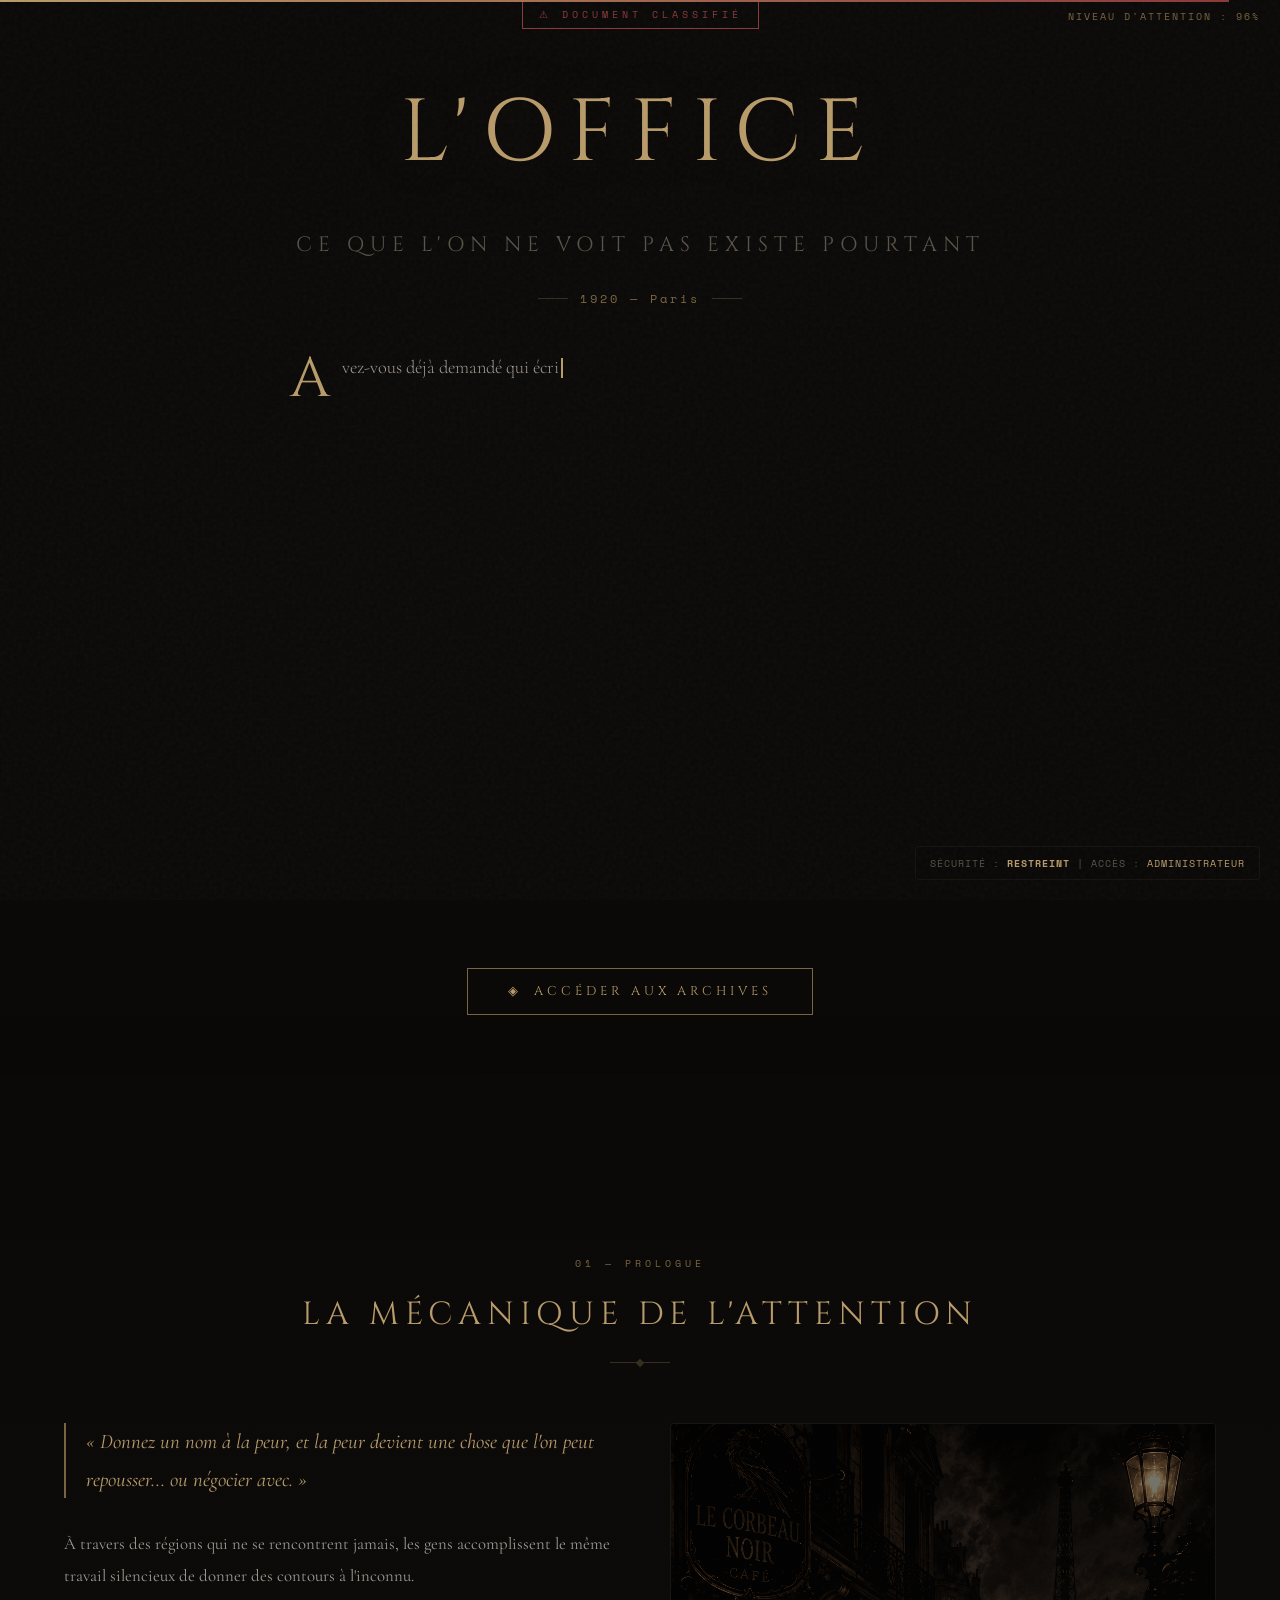
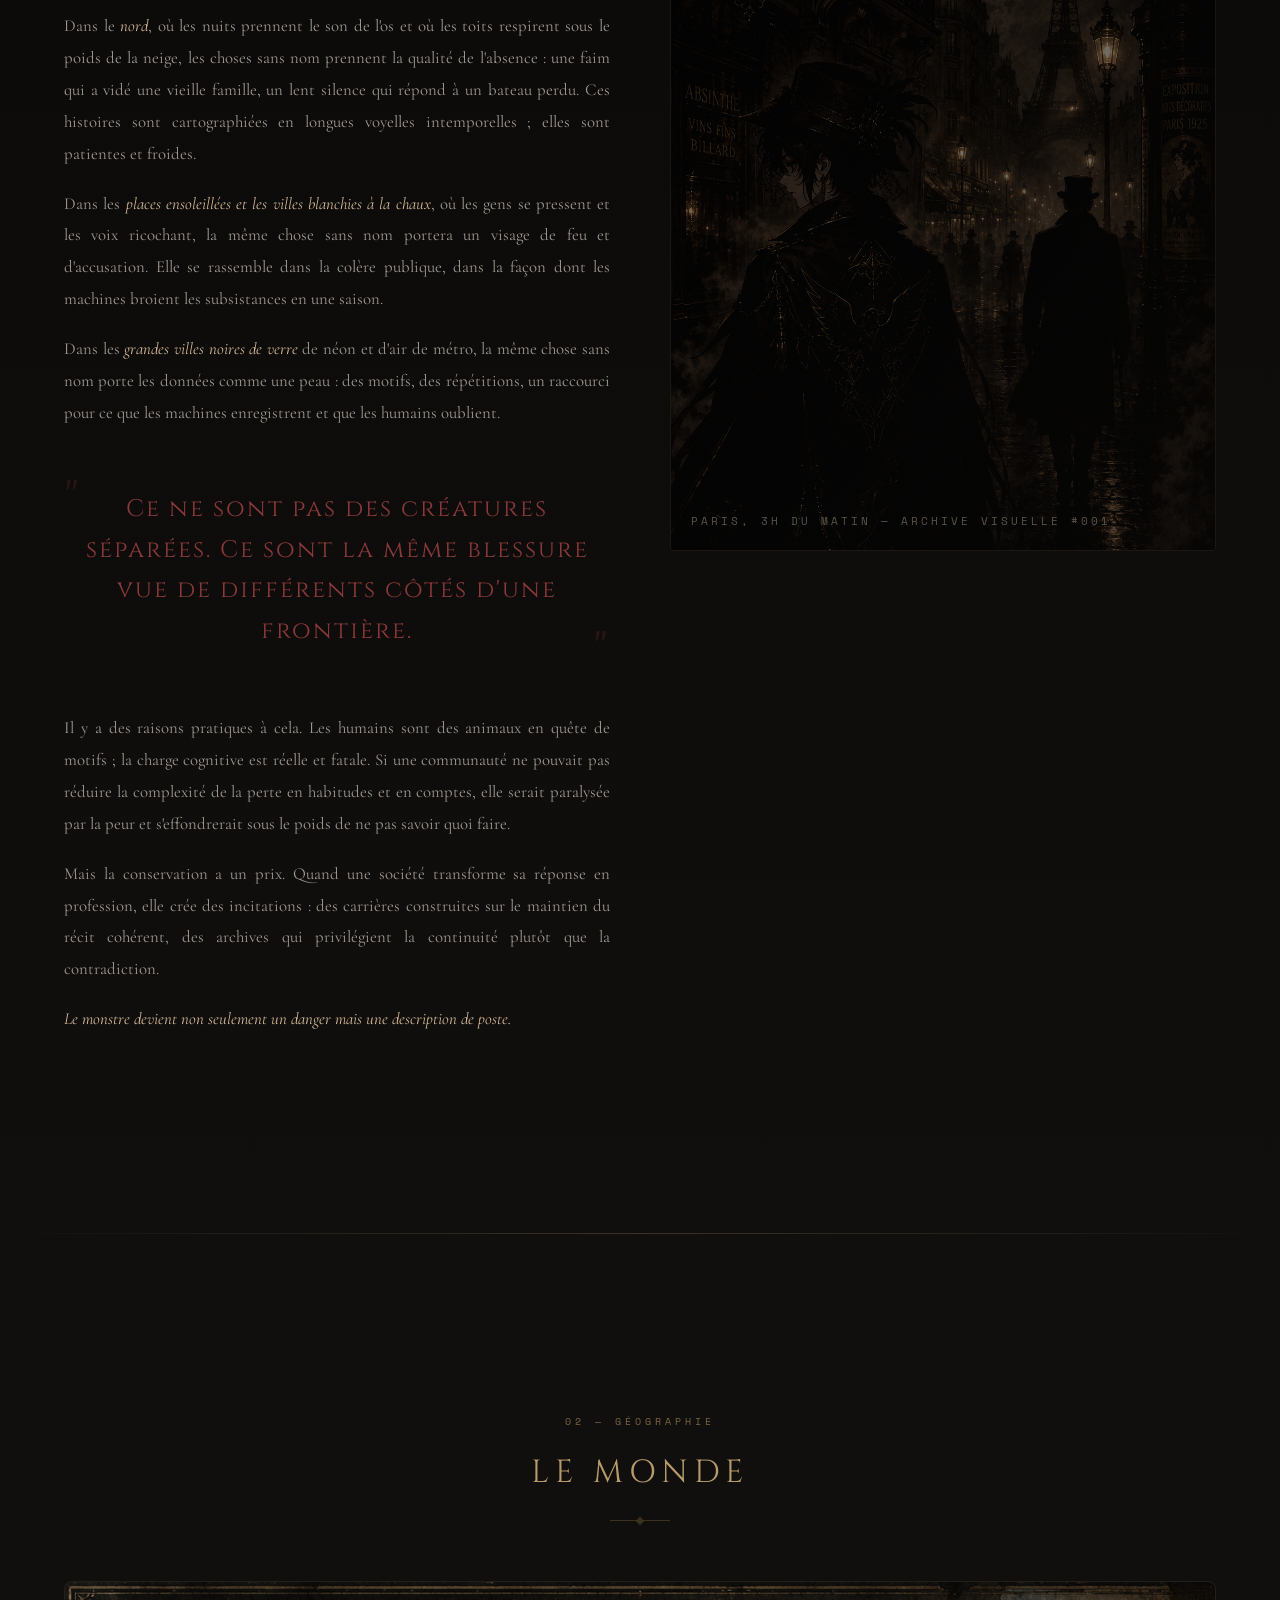
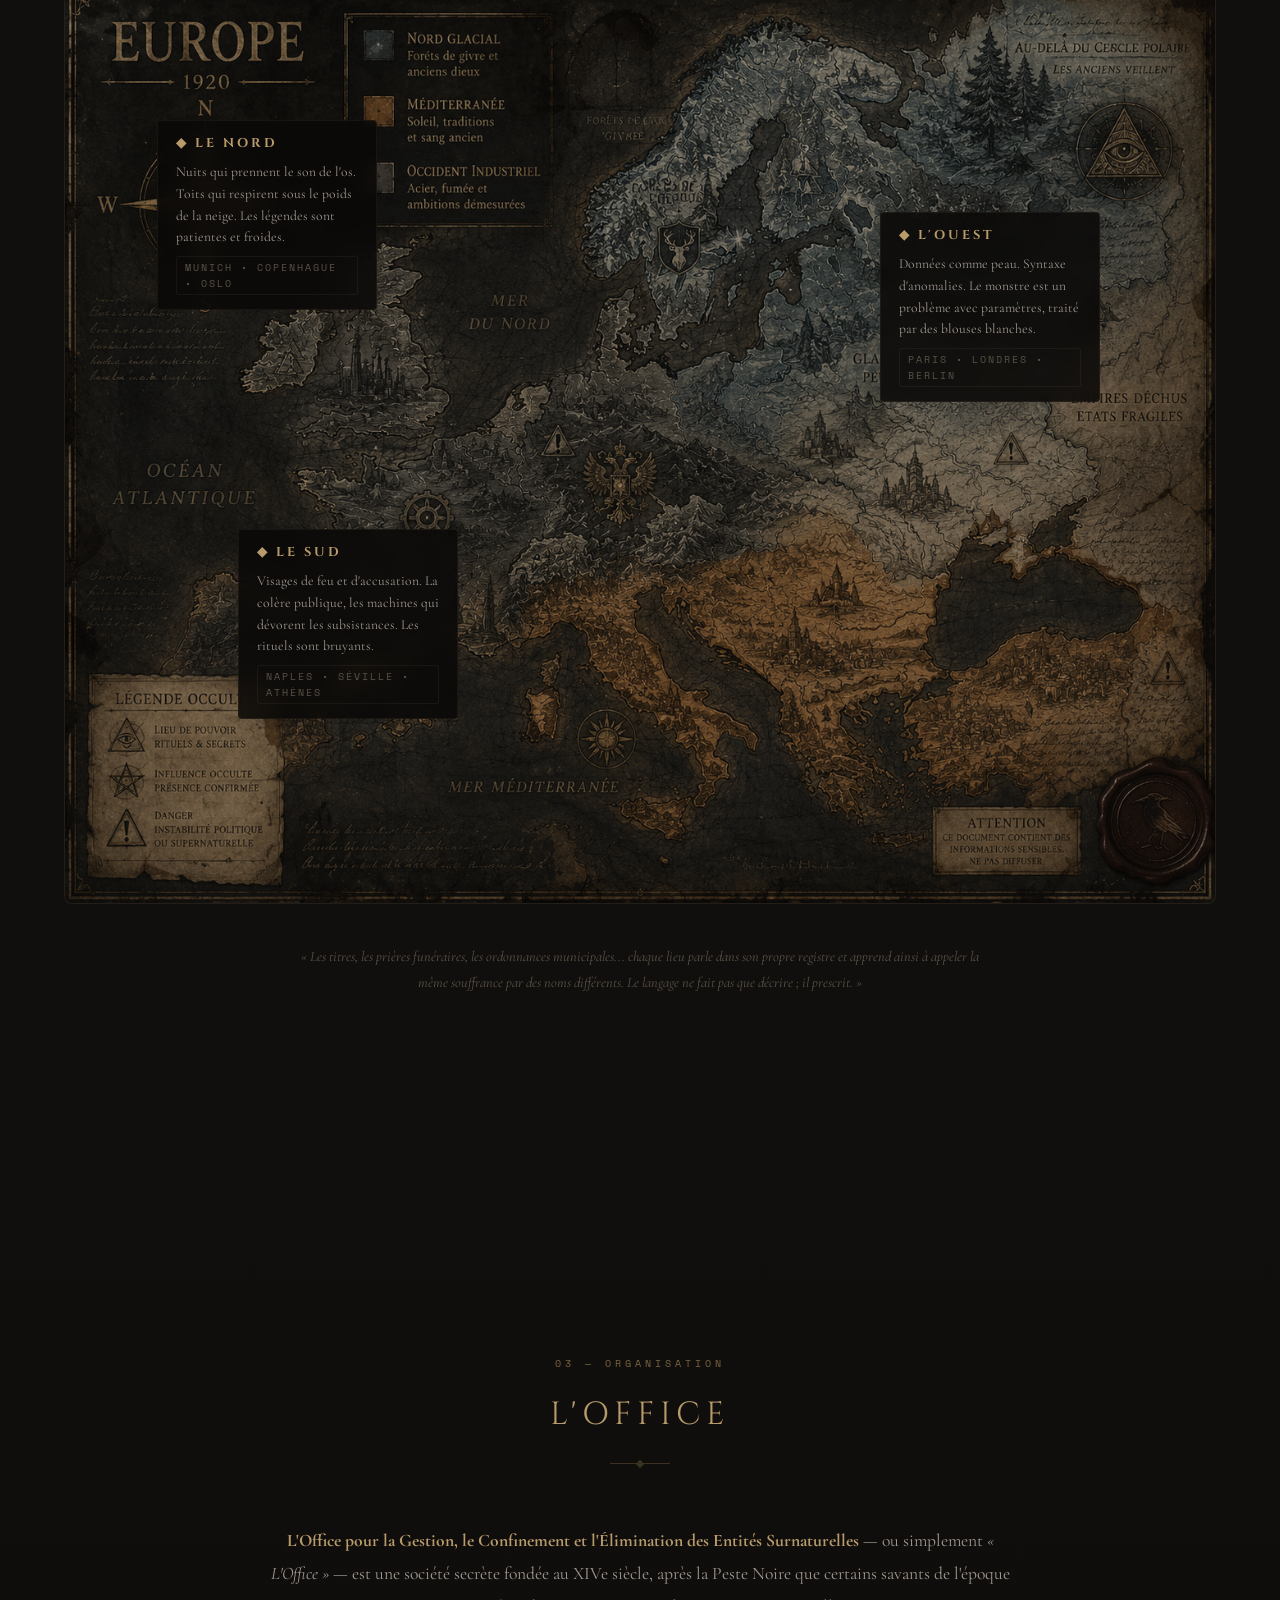
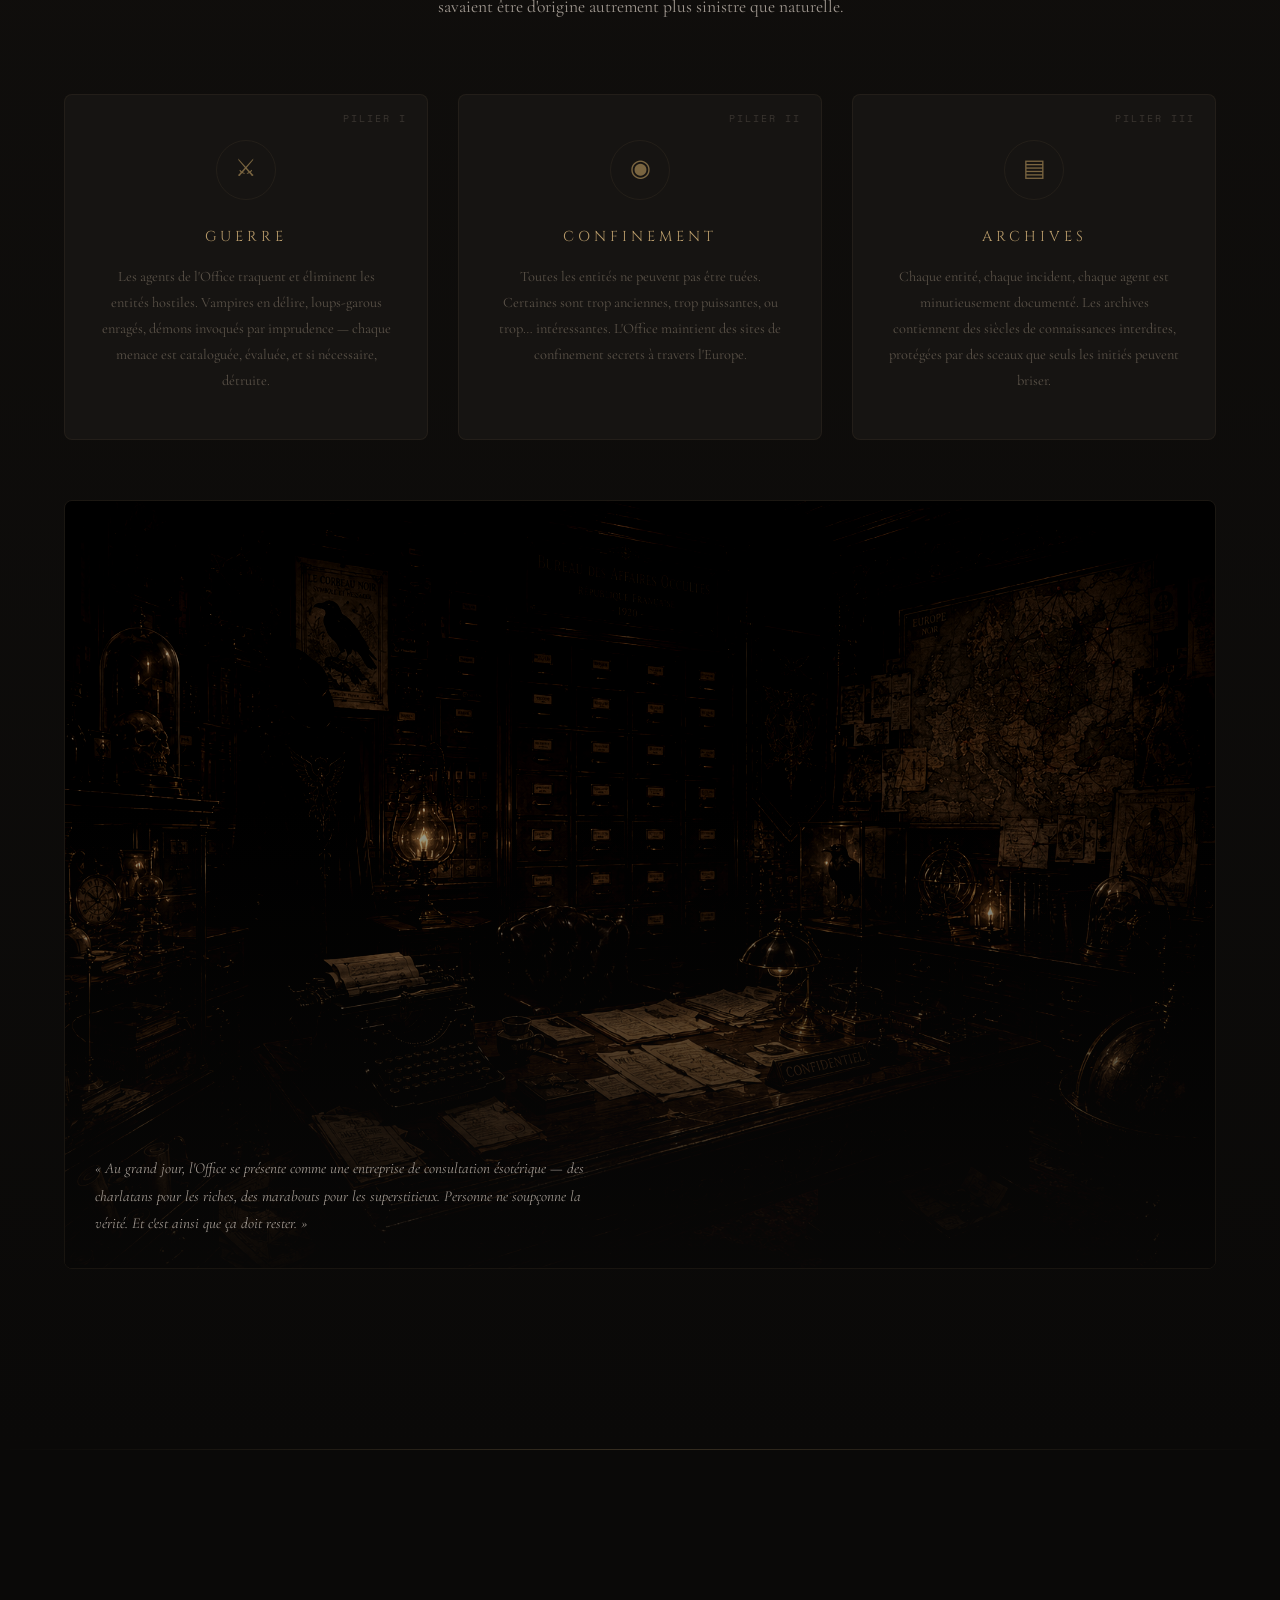
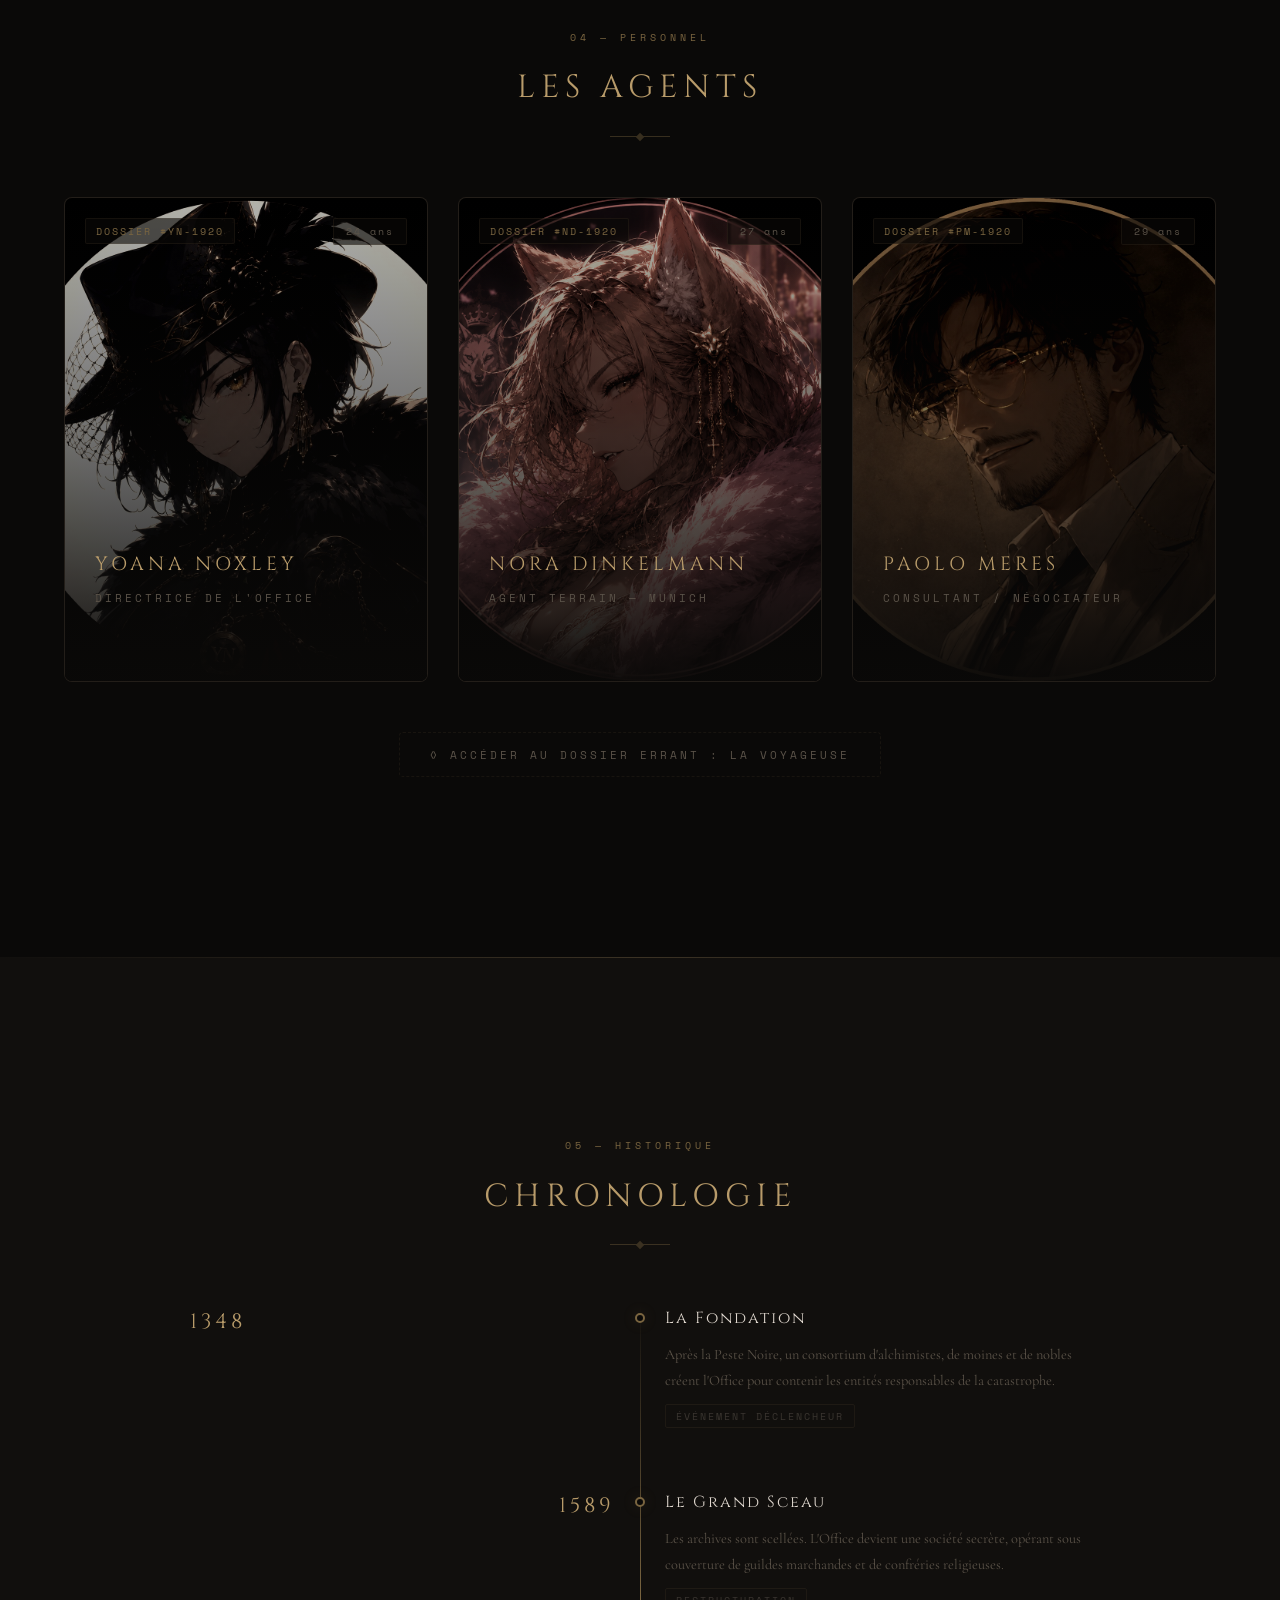
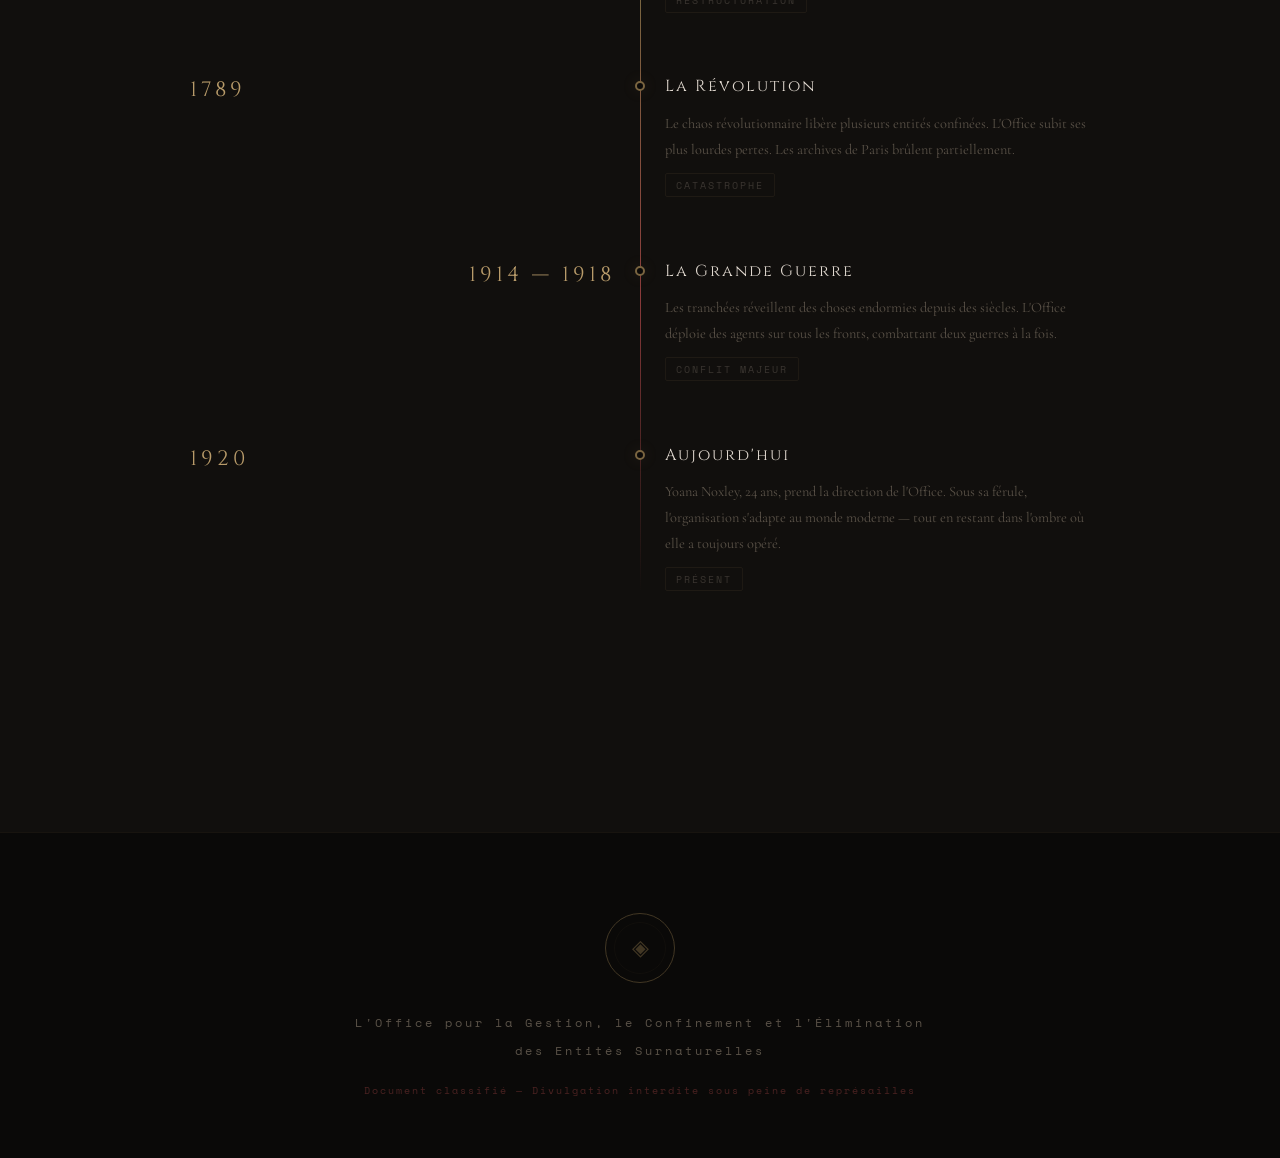
==== commit 81da5016: "Add origines.html: Initial commit of the document detailing the origins of the O.F.F.I.C.E. with str" ====
--- a/index-monde.html
+++ b/index-monde.html
@@ -4,6 +4,7 @@
 <meta charset="UTF-8">
 <meta name="viewport" content="width=device-width, initial-scale=1.0">
 <title>L'Office | 1920 — Archives Classifiées</title>
+<!-- SECRET: Press Escape 3x to exit archives -->
 <style>
 @import url('https://fonts.googleapis.com/css2?family=Cinzel:wght@400;500;600;700&family=Cormorant+Garamond:ital,wght@0,300;0,400;0,500;0,600;1,300;1,400&family=Space+Mono:wght@400;700&display=swap');
 
@@ -1199,6 +1200,7 @@
         <li><a href="#office" class="nav-link">L'Office</a></li>
         <li><a href="#personnages" class="nav-link">Personnages</a></li>
         <li><a href="#chronologie" class="nav-link">Chronologie</a></li>
+        <li><a href="origines.html" class="nav-link" style="color:var(--blood-soft);">Origines</a></li>
     </ul>
 </nav>
 
@@ -1459,6 +1461,7 @@
 <!-- ═══════════════════════════════════════
      FOOTER
      ═══════════════════════════════════════ -->
+<div id="secretExit" style="position:fixed;bottom:0;left:0;width:100%;height:3px;z-index:9999;cursor:default;opacity:0;" title=""></div>
 <footer>
     <div class="seal">◈</div>
     <p>L'Office pour la Gestion, le Confinement et l'Élimination</p>
@@ -1674,5 +1677,39 @@
 });
 </script>
 
+<script>
+// Secret exit: triple-click bottom strip or triple-Escape to return to leurre
+let escCount = 0;
+let escTimer = null;
+document.addEventListener('keydown', (e) => {
+    if(e.key === 'Escape'){
+        escCount++;
+        if(!escTimer){
+            escTimer = setTimeout(() => { escCount = 0; escTimer = null; }, 800);
+        }
+        if(escCount >= 3){
+            clearTimeout(escTimer);
+            escCount = 0; escTimer = null;
+            window.location.href = 'index.html';
+        }
+    }
+});
+const exitTrigger = document.getElementById('secretExit');
+let exitClicks = 0;
+let exitTimer = null;
+if(exitTrigger){
+    exitTrigger.addEventListener('click', () => {
+        exitClicks++;
+        if(!exitTimer){
+            exitTimer = setTimeout(() => { exitClicks = 0; exitTimer = null; }, 600);
+        }
+        if(exitClicks >= 3){
+            clearTimeout(exitTimer);
+            exitClicks = 0; exitTimer = null;
+            window.location.href = 'index.html';
+        }
+    });
+}
+</script>
 </body>
 </html>
